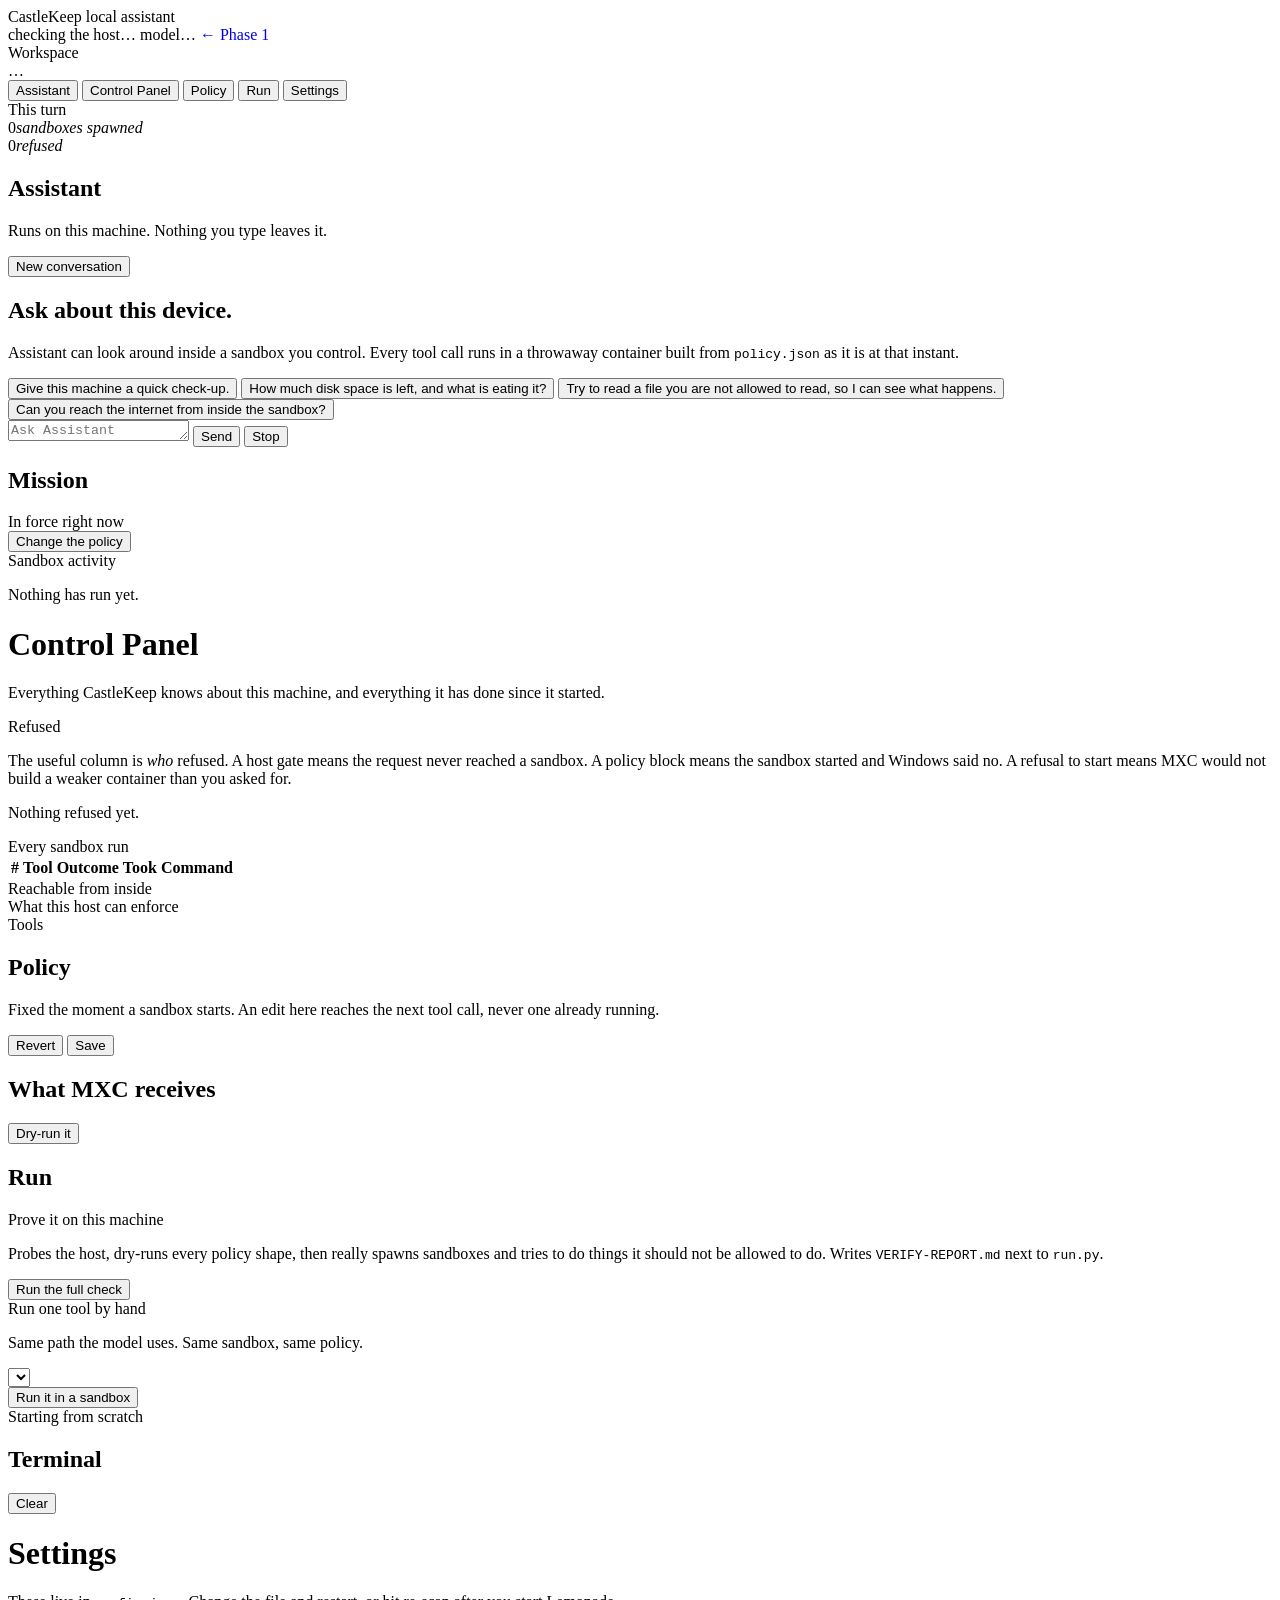
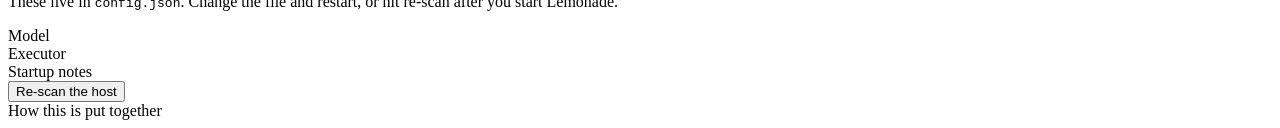
==== ui/index.html @ 560b504a "Initial commit: CastleKeep workshop" ====
<!DOCTYPE html>
<html lang="en">
<head>
<meta charset="utf-8">
<meta name="viewport" content="width=device-width, initial-scale=1">
<title>CastleKeep</title>
<link rel="stylesheet" href="/style.css">
<link rel="icon" href="data:image/svg+xml,<svg xmlns='http://www.w3.org/2000/svg' viewBox='0 0 22 22'><rect width='22' height='22' rx='5' fill='%23F5CE3E'/><rect x='6' y='7' width='3' height='9' fill='%235C4B00'/><rect x='13' y='7' width='3' height='9' fill='%235C4B00'/><rect x='6' y='5' width='10' height='3' fill='%235C4B00'/></svg>">
</head>
<body>

<header class="titlebar">
  <a class="brand" href="/" title="Back to the launch screen"
     style="text-decoration:none; color:inherit">
    <span class="avatar" id="brandDragon"></span>
    <span class="brand-name">CastleKeep</span>
    <span class="brand-sub">local assistant</span>
  </a>
  <div class="titlebar-right">
    <span class="chip" id="tierChip" title="Reported by wxc-exec --probe on this machine">checking the host&hellip;</span>
    <span class="chip" id="modelChip">model&hellip;</span>
    <a class="chip plain" href="/phase1" title="The terminal walkthrough: drive the sandbox by hand"
       style="text-decoration:none">&larr; Phase 1</a>
  </div>
</header>

<div class="shell">

  <nav class="rail">
    <div class="rail-label">Workspace</div>
    <div class="rail-chip" id="hostChip">&hellip;</div>
    <button class="nav" data-tab="assistant"><i data-ic="chat"></i>Assistant</button>
    <button class="nav" data-tab="control"><i data-ic="panel"></i>Control Panel</button>
    <button class="nav" data-tab="policy"><i data-ic="shield"></i>Policy</button>
    <button class="nav" data-tab="run"><i data-ic="terminal"></i>Run</button>
    <button class="nav" data-tab="settings"><i data-ic="gear"></i>Settings</button>
    <div class="rail-foot">
      <div class="rail-label">This turn</div>
      <div class="rail-stat"><span id="statCalls">0</span><em>sandboxes spawned</em></div>
      <div class="rail-stat"><span id="statRefused" class="deny">0</span><em>refused</em></div>
    </div>
  </nav>

  <!-- ============================ ASSISTANT ============================ -->
  <main class="tab" id="tab-assistant">
    <div class="split">
      <section class="pane chat-pane">
        <div class="pane-head">
          <span class="avatar sm" id="chatDragon"></span>
          <div>
            <h1>Assistant</h1>
            <p class="sub">Runs on this machine. Nothing you type leaves it.</p>
          </div>
          <button class="btn ghost right" id="clearChat">New conversation</button>
        </div>
        <div class="transcript" id="transcript">
          <div class="empty">
            <span class="avatar lg" id="emptyDragon"></span>
            <h2>Ask about this device.</h2>
            <p>Assistant can look around inside a sandbox you control. Every tool call
               runs in a throwaway container built from <code>policy.json</code>
               as it is at that instant.</p>
            <div class="starters">
              <button class="starter">Give this machine a quick check-up.</button>
              <button class="starter">How much disk space is left, and what is eating it?</button>
              <button class="starter">Try to read a file you are not allowed to read, so I can see what happens.</button>
              <button class="starter">Can you reach the internet from inside the sandbox?</button>
            </div>
          </div>
        </div>
        <form class="composer" id="composer">
          <textarea id="input" rows="1" placeholder="Ask Assistant something about this device&hellip;"></textarea>
          <button class="btn primary" id="send" type="submit">Send</button>
          <button class="btn danger hidden" id="stop" type="button">Stop</button>
        </form>
      </section>

      <aside class="pane side">
        <div class="pane-head"><h1>Mission</h1></div>
        <div class="scroll" id="missionScroll">
          <div class="card">
            <div class="card-title">In force right now</div>
            <div id="missionPolicy" class="mini"></div>
            <button class="btn ghost full" data-goto="policy">Change the policy</button>
          </div>
          <div class="card">
            <div class="card-title">Sandbox activity</div>
            <div id="missionRuns" class="runlist"><p class="muted">Nothing has run yet.</p></div>
          </div>
        </div>
      </aside>
    </div>
  </main>

  <!-- ========================== CONTROL PANEL ========================== -->
  <main class="tab" id="tab-control">
    <div class="scroll pad">
      <h1 class="page">Control Panel</h1>
      <p class="page-sub">Everything CastleKeep knows about this machine, and
         everything it has done since it started.</p>

      <div class="tiles" id="tiles"></div>

      <div class="card">
        <div class="card-title">Refused</div>
        <p class="card-sub">The useful column is <em>who</em> refused. A host
           gate means the request never reached a sandbox. A policy block means
           the sandbox started and Windows said no. A refusal to start means MXC
           would not build a weaker container than you asked for.</p>
        <div id="refusedFeed" class="feed"><p class="muted">Nothing refused yet.</p></div>
      </div>

      <div class="card">
        <div class="card-title">Every sandbox run</div>
        <table class="runs" id="runsTable">
          <thead><tr><th>#</th><th>Tool</th><th>Outcome</th><th>Took</th><th>Command</th></tr></thead>
          <tbody></tbody>
        </table>
      </div>

      <div class="two">
        <div class="card">
          <div class="card-title">Reachable from inside</div>
          <div id="pathsCard" class="mini"></div>
        </div>
        <div class="card">
          <div class="card-title">What this host can enforce</div>
          <div id="capsCard" class="mini"></div>
        </div>
      </div>

      <div class="card">
        <div class="card-title">Tools</div>
        <div id="toolsCard" class="toolgrid"></div>
      </div>
    </div>
  </main>

  <!-- ============================= POLICY ============================== -->
  <main class="tab" id="tab-policy">
    <div class="split">
      <section class="pane">
        <div class="pane-head">
          <div>
            <h1>Policy</h1>
            <p class="sub">Fixed the moment a sandbox starts. An edit here
               reaches the next tool call, never one already running.</p>
          </div>
          <div class="right">
            <button class="btn ghost" id="revertPolicy">Revert</button>
            <button class="btn primary" id="savePolicy">Save</button>
          </div>
        </div>
        <div class="scroll pad" id="policyForm"></div>
      </section>
      <aside class="pane side">
        <div class="pane-head">
          <h1>What MXC receives</h1>
          <button class="btn ghost right" id="dryRun">Dry-run it</button>
        </div>
        <div class="scroll">
          <div id="lintBox"></div>
          <pre class="json" id="policyJson"></pre>
        </div>
      </aside>
    </div>
  </main>

  <!-- =============================== RUN =============================== -->
  <main class="tab" id="tab-run">
    <div class="split">
      <section class="pane">
        <div class="pane-head"><h1>Run</h1></div>
        <div class="scroll pad">
          <div class="card">
            <div class="card-title">Prove it on this machine</div>
            <p class="card-sub">Probes the host, dry-runs every policy shape,
               then really spawns sandboxes and tries to do things it should not
               be allowed to do. Writes <code>VERIFY-REPORT.md</code> next to
               <code>run.py</code>.</p>
            <button class="btn primary" id="runVerify">Run the full check</button>
            <div id="verifySteps" class="steps"></div>
          </div>

          <div class="card">
            <div class="card-title">Run one tool by hand</div>
            <p class="card-sub">Same path the model uses. Same sandbox, same policy.</p>
            <div class="toolrunner">
              <select id="toolPick"></select>
              <div id="toolArgs" class="toolargs"></div>
              <button class="btn coral" id="toolGo">Run it in a sandbox</button>
            </div>
          </div>

          <div class="card">
            <div class="card-title">Starting from scratch</div>
            <ol class="steps-num" id="setupSteps"></ol>
          </div>
        </div>
      </section>
      <aside class="pane side term-pane">
        <div class="pane-head">
          <h1>Terminal</h1>
          <button class="btn ghost right" id="clearTerm">Clear</button>
        </div>
        <pre class="term" id="term"></pre>
      </aside>
    </div>
  </main>

  <!-- ============================ SETTINGS ============================= -->
  <main class="tab" id="tab-settings">
    <div class="scroll pad">
      <h1 class="page">Settings</h1>
      <p class="page-sub">These live in <code>config.json</code>. Change the file
         and restart, or hit re-scan after you start Lemonade.</p>
      <div class="two">
        <div class="card">
          <div class="card-title">Model</div>
          <div id="modelCard" class="mini"></div>
        </div>
        <div class="card">
          <div class="card-title">Executor</div>
          <div id="exeCard" class="mini"></div>
        </div>
      </div>
      <div class="card">
        <div class="card-title">Startup notes</div>
        <div id="notesCard" class="feed"></div>
        <button class="btn primary" id="rescan">Re-scan the host</button>
      </div>
      <div class="card">
        <div class="card-title">How this is put together</div>
        <div class="prose" id="aboutCard"></div>
      </div>
    </div>
  </main>

</div>

<div class="toast" id="toast"></div>
<script type="module" src="/app.js"></script>
</body>
</html>
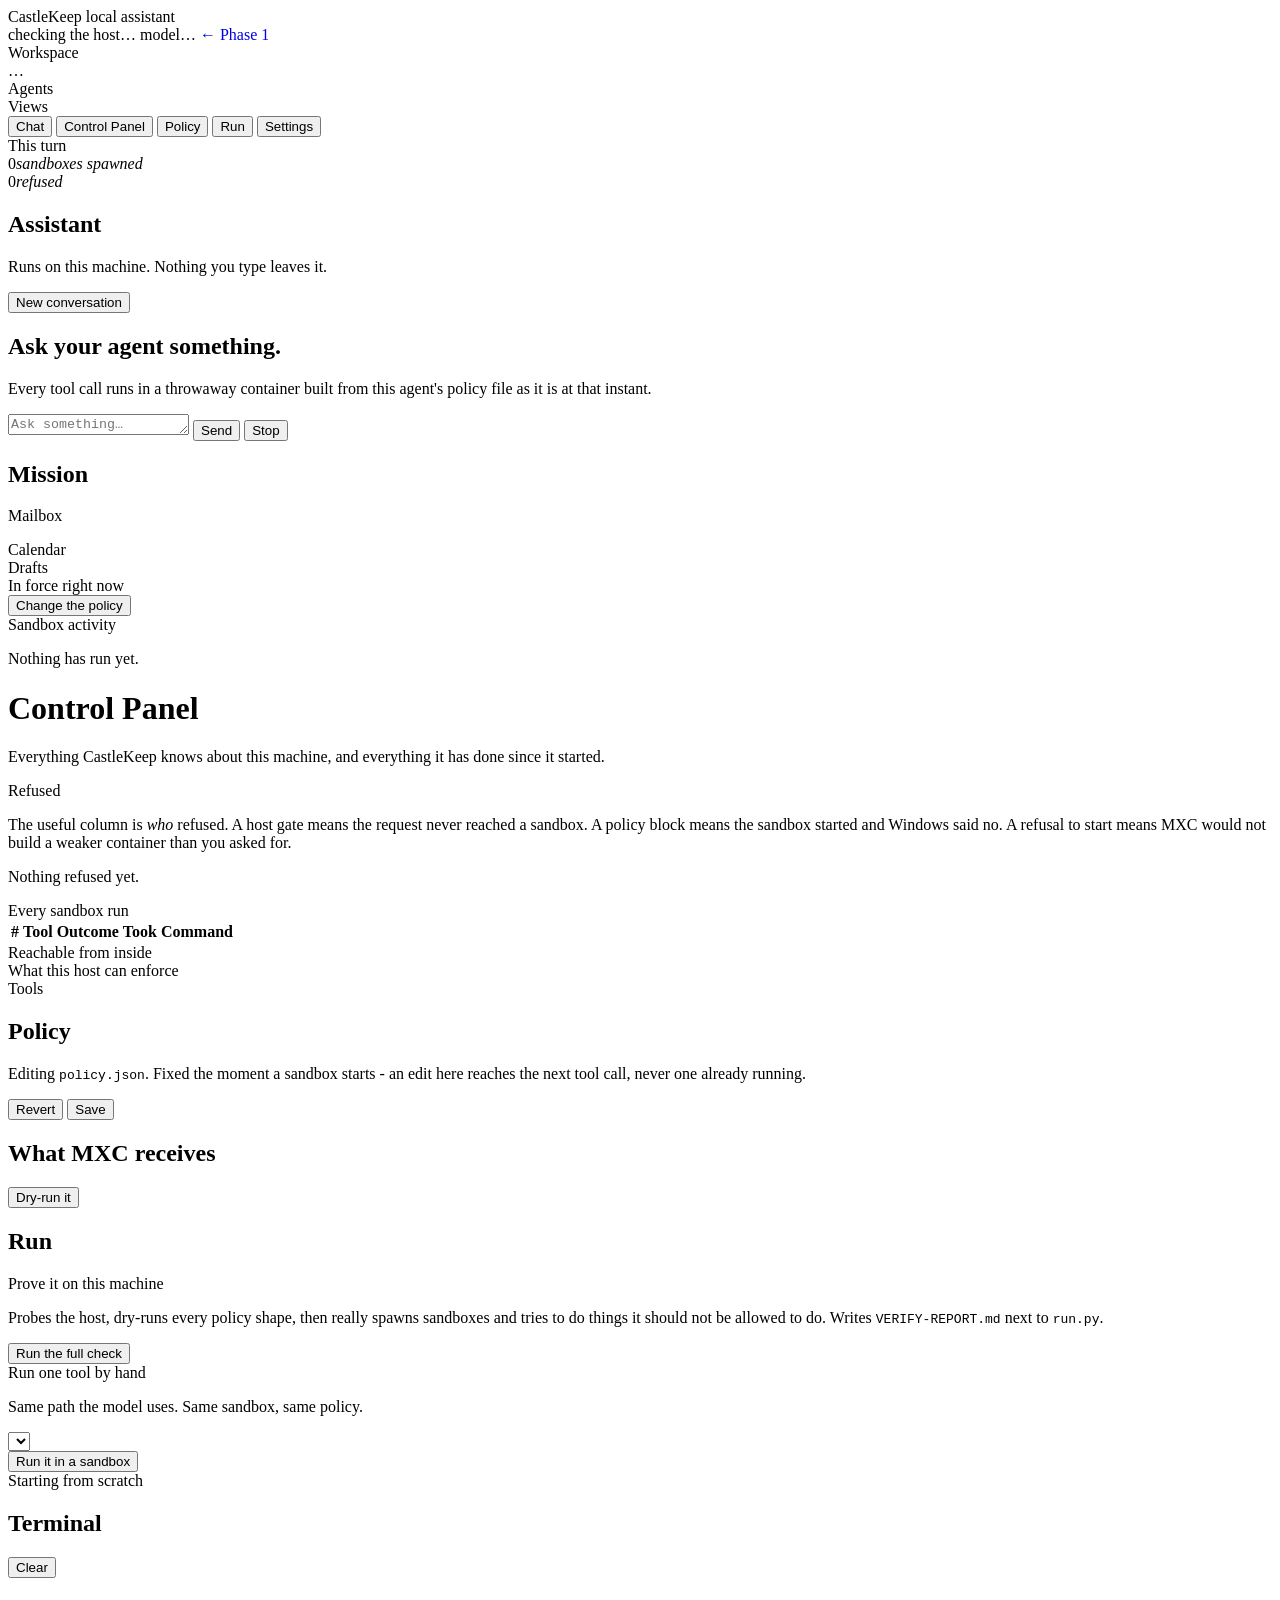
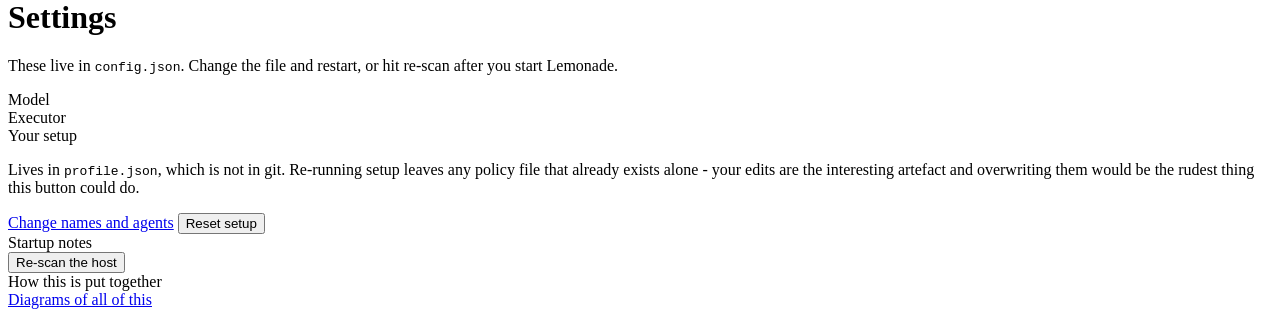
==== commit e1aa0c16: "Added an onboard flow along with the snapshotted gmail triage" ====
--- a/ui/index.html
+++ b/ui/index.html
@@ -29,7 +29,12 @@
   <nav class="rail">
     <div class="rail-label">Workspace</div>
     <div class="rail-chip" id="hostChip">&hellip;</div>
-    <button class="nav" data-tab="assistant"><i data-ic="chat"></i>Assistant</button>
+
+    <div class="rail-label">Agents</div>
+    <div id="agentNav"></div>
+
+    <div class="rail-label">Views</div>
+    <button class="nav" data-tab="assistant"><i data-ic="chat"></i>Chat</button>
     <button class="nav" data-tab="control"><i data-ic="panel"></i>Control Panel</button>
     <button class="nav" data-tab="policy"><i data-ic="shield"></i>Policy</button>
     <button class="nav" data-tab="run"><i data-ic="terminal"></i>Run</button>
@@ -48,44 +53,63 @@
         <div class="pane-head">
           <span class="avatar sm" id="chatDragon"></span>
           <div>
-            <h1>Assistant</h1>
-            <p class="sub">Runs on this machine. Nothing you type leaves it.</p>
+            <h1 id="chatTitle">Assistant</h1>
+            <p class="sub" id="chatSub">Runs on this machine. Nothing you type leaves it.</p>
           </div>
           <button class="btn ghost right" id="clearChat">New conversation</button>
         </div>
+        <!-- The empty state below is a placeholder for the moment before the
+             first hydrate. renderEmptyState() in app.js replaces it wholesale
+             with one built for the selected subagent. -->
         <div class="transcript" id="transcript">
           <div class="empty">
             <span class="avatar lg" id="emptyDragon"></span>
-            <h2>Ask about this device.</h2>
-            <p>Assistant can look around inside a sandbox you control. Every tool call
-               runs in a throwaway container built from <code>policy.json</code>
-               as it is at that instant.</p>
-            <div class="starters">
-              <button class="starter">Give this machine a quick check-up.</button>
-              <button class="starter">How much disk space is left, and what is eating it?</button>
-              <button class="starter">Try to read a file you are not allowed to read, so I can see what happens.</button>
-              <button class="starter">Can you reach the internet from inside the sandbox?</button>
-            </div>
+            <h2>Ask your agent something.</h2>
+            <p>Every tool call runs in a throwaway container built from this
+               agent's policy file as it is at that instant.</p>
           </div>
         </div>
         <form class="composer" id="composer">
-          <textarea id="input" rows="1" placeholder="Ask Assistant something about this device&hellip;"></textarea>
+          <textarea id="input" rows="1" placeholder="Ask something&hellip;"></textarea>
           <button class="btn primary" id="send" type="submit">Send</button>
           <button class="btn danger hidden" id="stop" type="button">Stop</button>
         </form>
       </section>
 
       <aside class="pane side">
-        <div class="pane-head"><h1>Mission</h1></div>
+        <div class="pane-head">
+          <h1 id="sideTitle">Mission</h1>
+        </div>
         <div class="scroll" id="missionScroll">
-          <div class="card">
-            <div class="card-title">In force right now</div>
-            <div id="missionPolicy" class="mini"></div>
-            <button class="btn ghost full" data-goto="policy">Change the policy</button>
-          </div>
-          <div class="card">
-            <div class="card-title">Sandbox activity</div>
-            <div id="missionRuns" class="runlist"><p class="muted">Nothing has run yet.</p></div>
+          <!-- The mailbox, shown only for agents whose side pane is the
+               mailbox. Read on the HOST, not through the sandbox - so if this
+               shows a message the agent was refused, that gap is the policy
+               doing its job, not a bug. -->
+          <div id="mailboxView" class="hidden">
+            <div class="card">
+              <div class="card-title">Mailbox</div>
+              <p class="card-sub" id="mailboxNote"></p>
+              <div class="maillist" id="mailList"></div>
+            </div>
+            <div class="card">
+              <div class="card-title">Calendar</div>
+              <div class="maillist" id="calList"></div>
+            </div>
+            <div class="card">
+              <div class="card-title">Drafts</div>
+              <div class="maillist" id="draftList"></div>
+            </div>
+          </div>
+          <div id="missionView">
+            <div class="card">
+              <div class="card-title">In force right now</div>
+              <div id="missionPolicy" class="mini"></div>
+              <button class="btn ghost full" data-goto="policy">Change the policy</button>
+            </div>
+            <div class="card">
+              <div class="card-title">Sandbox activity</div>
+              <div id="missionRuns" class="runlist"><p class="muted">Nothing has run yet.</p></div>
+            </div>
           </div>
         </div>
       </aside>
@@ -142,9 +166,10 @@
       <section class="pane">
         <div class="pane-head">
           <div>
-            <h1>Policy</h1>
-            <p class="sub">Fixed the moment a sandbox starts. An edit here
-               reaches the next tool call, never one already running.</p>
+            <h1>Policy <span class="chip plain" id="policyAgent"></span></h1>
+            <p class="sub">Editing <code id="policyFile">policy.json</code>.
+               Fixed the moment a sandbox starts - an edit here reaches the next
+               tool call, never one already running.</p>
           </div>
           <div class="right">
             <button class="btn ghost" id="revertPolicy">Revert</button>
@@ -224,6 +249,19 @@
           <div id="exeCard" class="mini"></div>
         </div>
       </div>
+
+      <div class="card">
+        <div class="card-title">Your setup</div>
+        <p class="card-sub">Lives in <code>profile.json</code>, which is not in
+           git. Re-running setup leaves any policy file that already exists
+           alone - your edits are the interesting artefact and overwriting them
+           would be the rudest thing this button could do.</p>
+        <div id="profileCard" class="mini"></div>
+        <div class="row-btns">
+          <a class="btn ghost" href="/onboard">Change names and agents</a>
+          <button class="btn ghost" id="resetProfile">Reset setup</button>
+        </div>
+      </div>
       <div class="card">
         <div class="card-title">Startup notes</div>
         <div id="notesCard" class="feed"></div>
@@ -232,6 +270,10 @@
       <div class="card">
         <div class="card-title">How this is put together</div>
         <div class="prose" id="aboutCard"></div>
+        <div class="row-btns">
+          <a class="btn ghost" href="/architecture" target="_blank"
+             rel="noopener">Diagrams of all of this</a>
+        </div>
       </div>
     </div>
   </main>
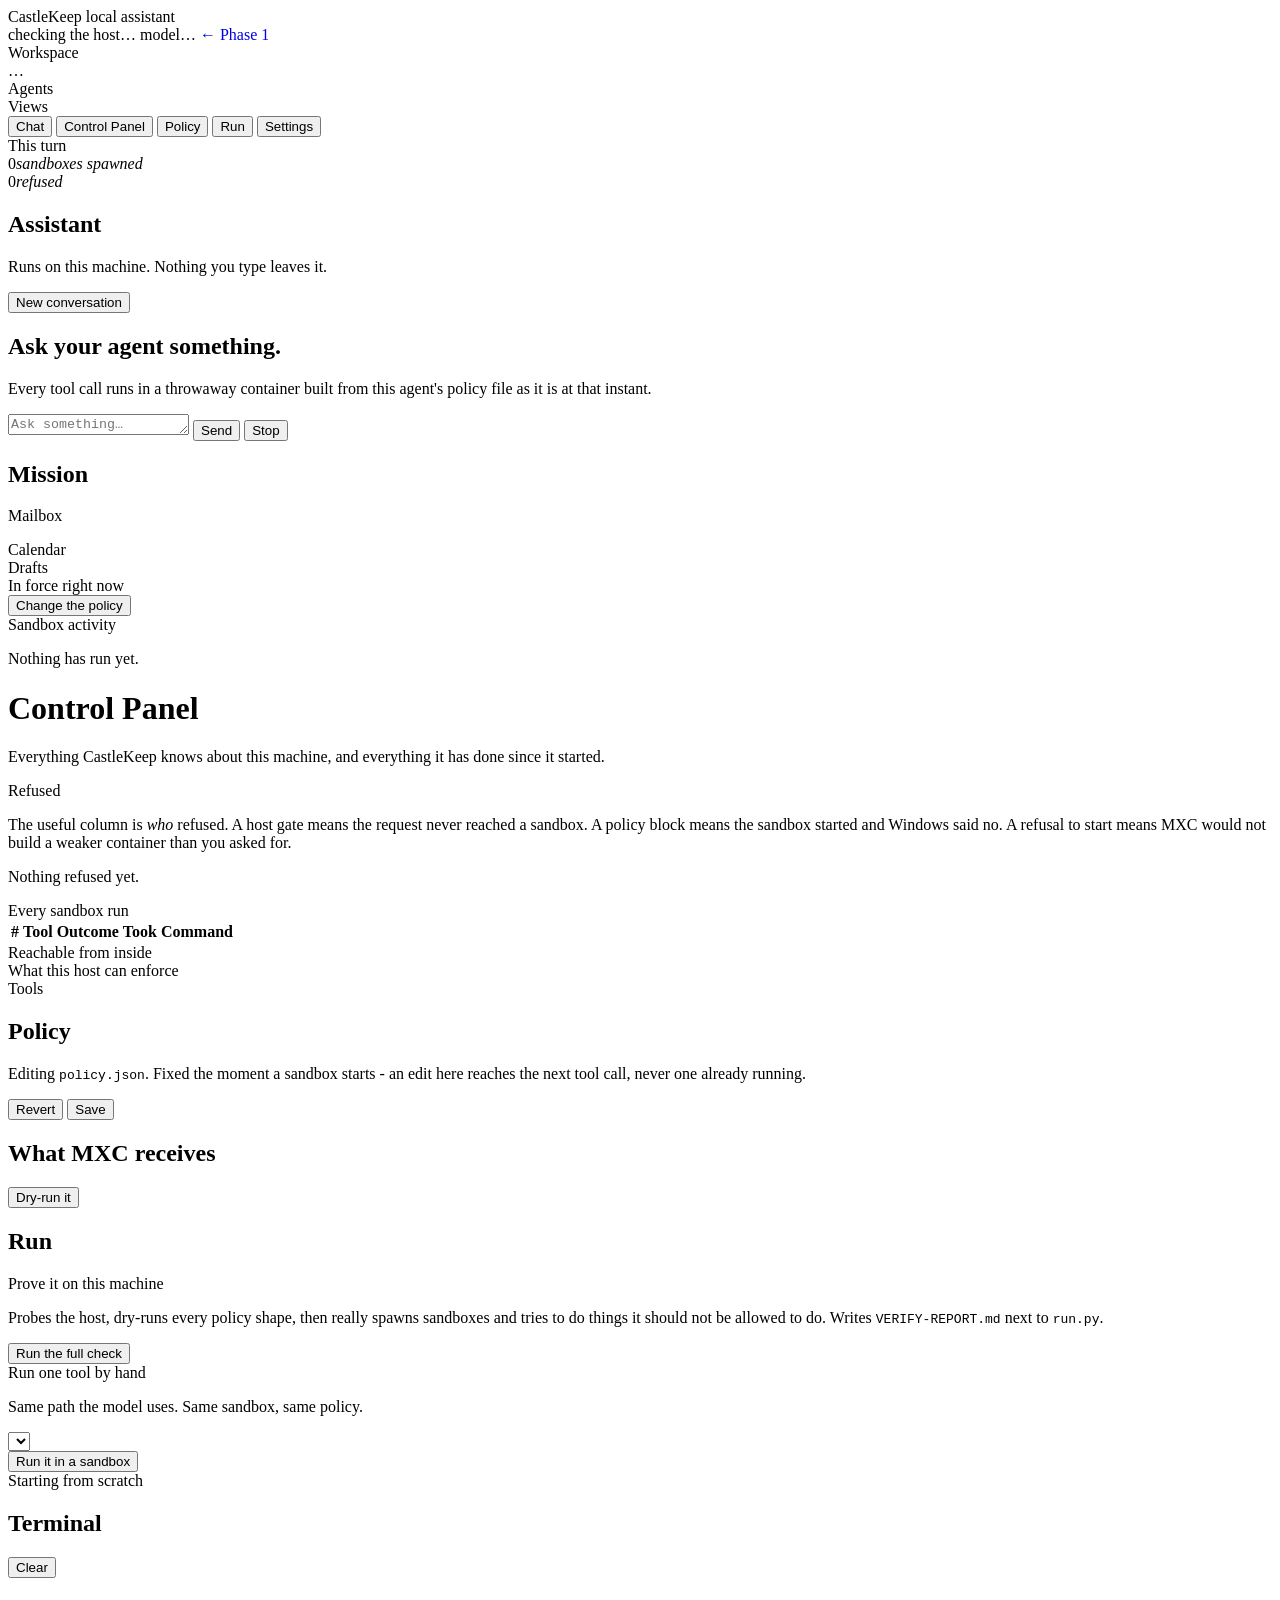
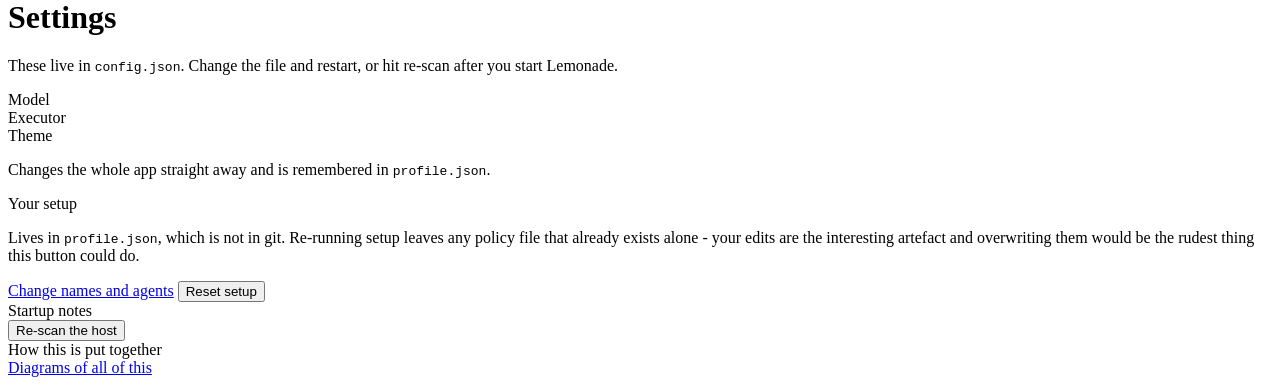
==== commit b6387988: "design revamp with sub agents" ====
--- a/ui/index.html
+++ b/ui/index.html
@@ -4,6 +4,14 @@
 <meta charset="utf-8">
 <meta name="viewport" content="width=device-width, initial-scale=1">
 <title>CastleKeep</title>
+<!-- Before the stylesheet, deliberately. See the note in onboard.html. -->
+<script>
+  try {
+    var t = localStorage.getItem("castlekeep-theme");
+    if (["parchment", "moonlit", "sakura"].indexOf(t) >= 0)
+      document.documentElement.dataset.theme = t;
+  } catch (e) {}
+</script>
 <link rel="stylesheet" href="/style.css">
 <link rel="icon" href="data:image/svg+xml,<svg xmlns='http://www.w3.org/2000/svg' viewBox='0 0 22 22'><rect width='22' height='22' rx='5' fill='%23F5CE3E'/><rect x='6' y='7' width='3' height='9' fill='%235C4B00'/><rect x='13' y='7' width='3' height='9' fill='%235C4B00'/><rect x='6' y='5' width='10' height='3' fill='%235C4B00'/></svg>">
 </head>
@@ -58,6 +66,11 @@
           </div>
           <button class="btn ghost right" id="clearChat">New conversation</button>
         </div>
+        <!-- Switching agent here is not a view change: it swaps the system
+             prompt, the tool set and the policy file all at once. The faces
+             are the ones chosen during setup, so the strip and the rail are
+             recognisably the same agents. -->
+        <div class="personas" id="personaStrip"></div>
         <!-- The empty state below is a placeholder for the moment before the
              first hydrate. renderEmptyState() in app.js replaces it wholesale
              with one built for the selected subagent. -->
@@ -251,6 +264,13 @@
       </div>
 
       <div class="card">
+        <div class="card-title">Theme</div>
+        <p class="card-sub">Changes the whole app straight away and is
+           remembered in <code>profile.json</code>.</p>
+        <div class="themerow" id="themeRow"></div>
+      </div>
+
+      <div class="card">
         <div class="card-title">Your setup</div>
         <p class="card-sub">Lives in <code>profile.json</code>, which is not in
            git. Re-running setup leaves any policy file that already exists
@@ -280,6 +300,38 @@
 
 </div>
 
+<!-- The always-on base agent. It is not in the tab strip because it is not a
+     view: it is running in the background whether or not this panel is open,
+     merging what the four personas produce. The counter only moves when a
+     real sandboxed sync under policies\base.json was allowed to move it. -->
+<div class="keeper" id="keeper" hidden>
+  <div class="keeper-panel" id="keeperPanel" hidden>
+    <div class="keeper-head">
+      <span class="face" id="keeperFace"></span>
+      <div>
+        <h3 id="keeperName">Base agent</h3>
+        <p id="keeperSub">always on</p>
+      </div>
+      <button class="x" id="keeperClose" title="Close">&times;</button>
+    </div>
+    <div class="keeper-note" id="keeperNote"></div>
+    <div class="keeper-tabs">
+      <button data-ktab="calendar" class="on">Calendar</button>
+      <button data-ktab="drafts">Drafts</button>
+      <button data-ktab="inbox">Mail</button>
+    </div>
+    <div class="keeper-body" id="keeperBody"></div>
+    <div class="keeper-foot">
+      <button class="btn ghost" id="keeperSync">Check now</button>
+      <button class="btn ghost" id="keeperPolicy">Its policy</button>
+      <span class="when" id="keeperWhen"></span>
+    </div>
+  </div>
+  <button class="keeper-btn" id="keeperBtn" title="Your always-on agent">
+    <span class="keeper-badge" id="keeperBadge" hidden>0</span>
+  </button>
+</div>
+
 <div class="toast" id="toast"></div>
 <script type="module" src="/app.js"></script>
 </body>
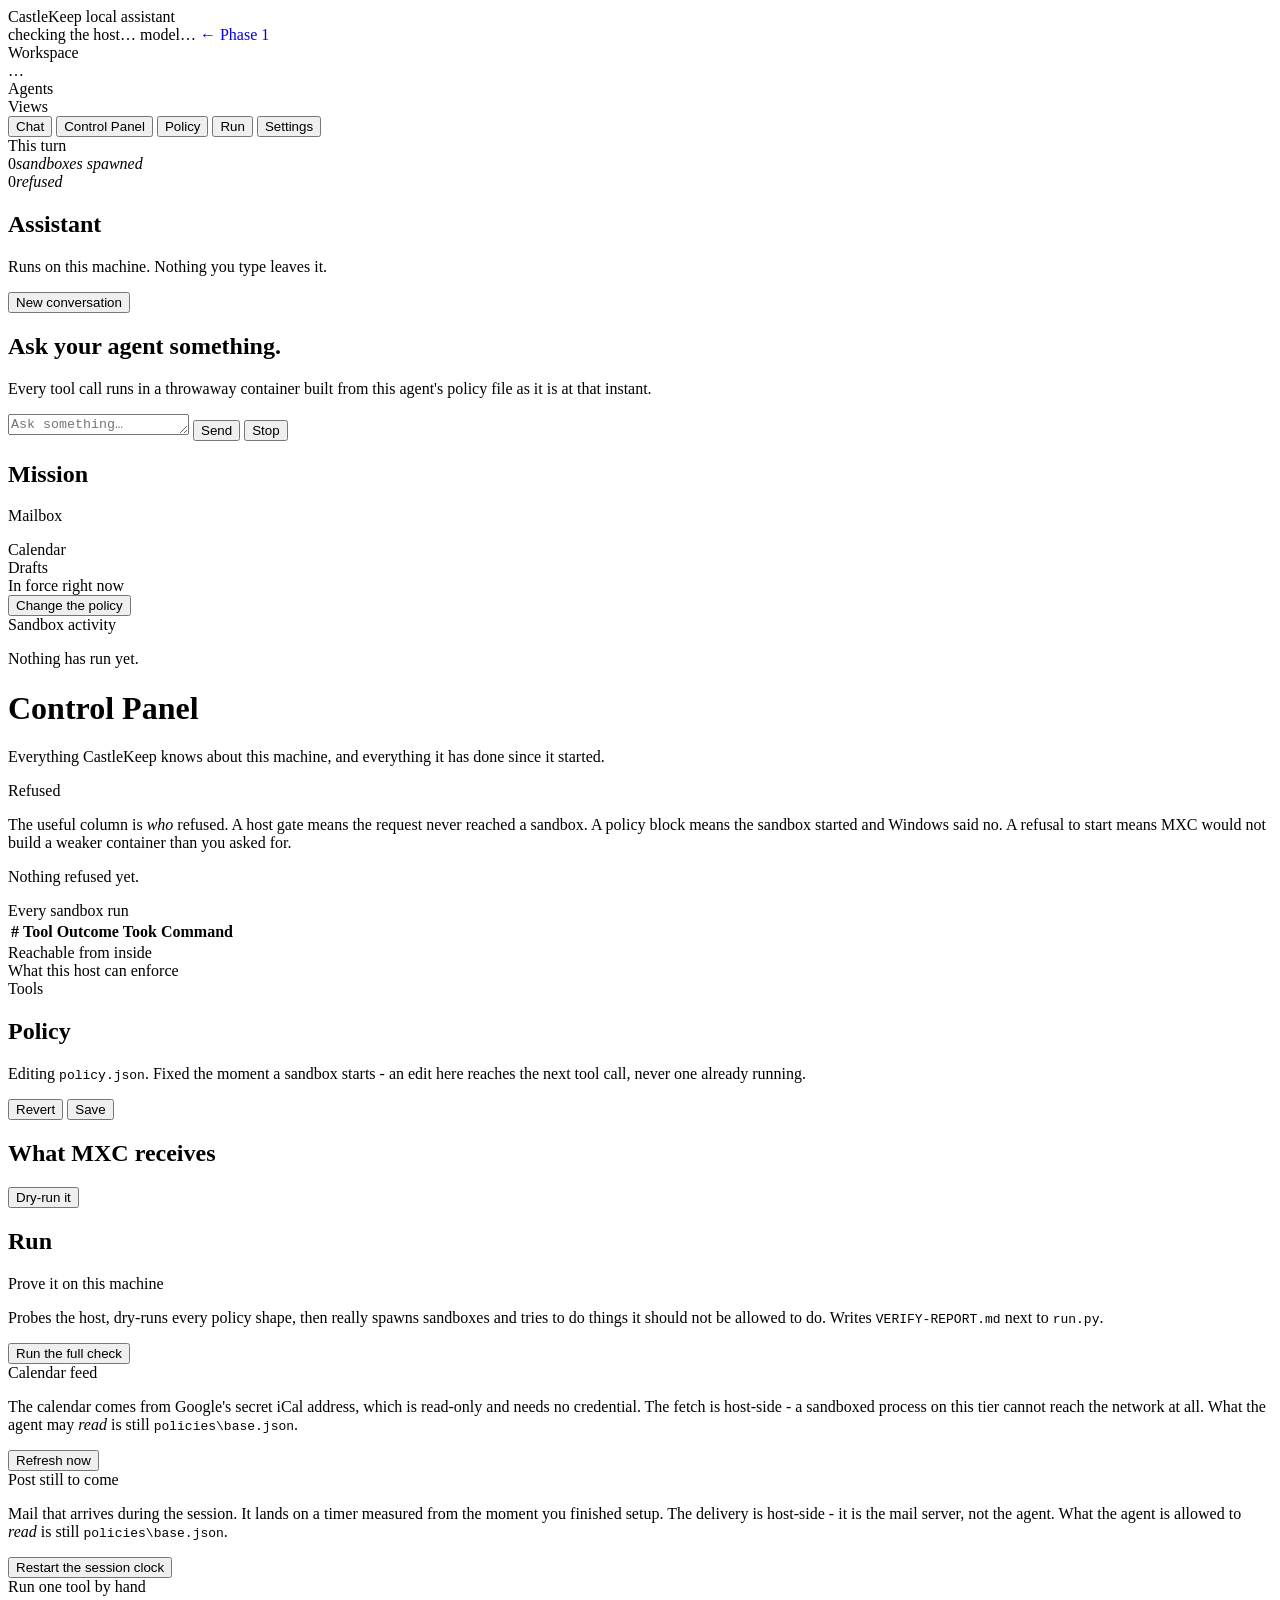
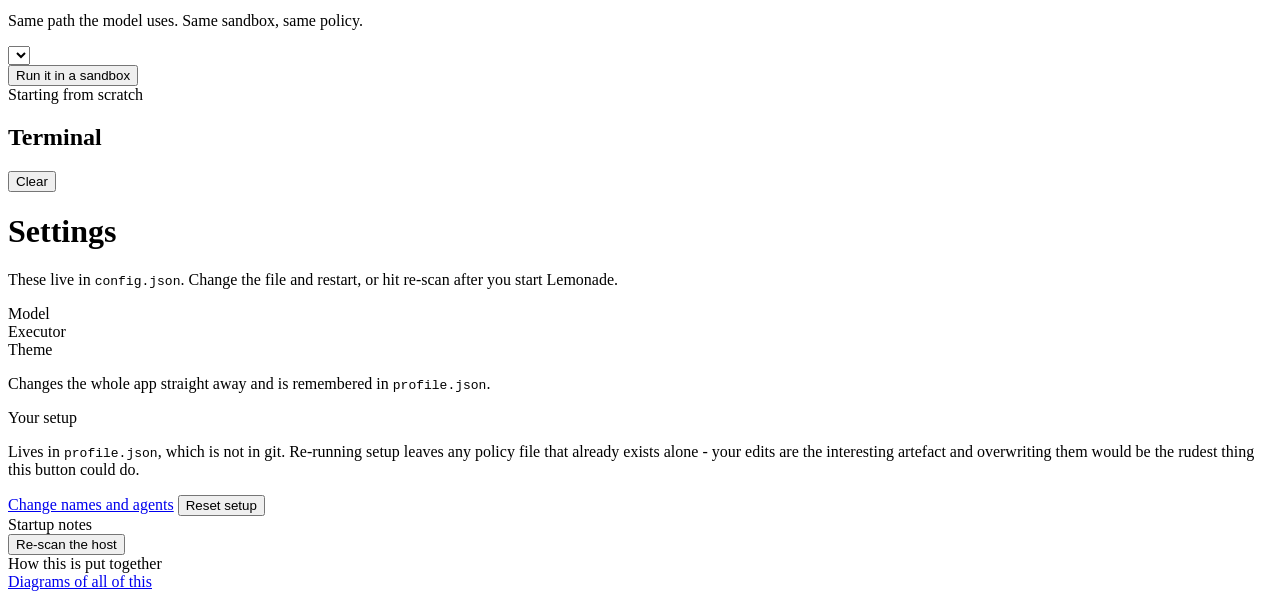
==== commit 2ac3c6d7: "fully functional calendar and email triage with Github" ====
--- a/ui/index.html
+++ b/ui/index.html
@@ -220,6 +220,37 @@
             <div id="verifySteps" class="steps"></div>
           </div>
 
+          <!-- Presenter material. Mail scheduled to arrive during the
+               session, with what is next and a way to fire it on a cue
+               instead of on a clock. Deliberately NOT in the bubble: a
+               participant who reads tomorrow's subject lines off their own
+               screen has had the surprise spent on them early. -->
+          <div class="card">
+            <div class="card-title">Calendar feed</div>
+            <p class="card-sub">The calendar comes from Google's secret iCal
+               address, which is read-only and needs no credential. The fetch
+               is host-side - a sandboxed process on this tier cannot reach the
+               network at all. What the agent may <em>read</em> is still
+               <code>policies\base.json</code>.</p>
+            <div id="calFeed" class="mini"></div>
+            <div class="row-btns">
+              <button class="btn ghost" id="calRefresh">Refresh now</button>
+            </div>
+          </div>
+
+          <div class="card">
+            <div class="card-title">Post still to come</div>
+            <p class="card-sub">Mail that arrives during the session. It lands
+               on a timer measured from the moment you finished setup. The
+               delivery is host-side - it is the mail server, not the agent.
+               What the agent is allowed to <em>read</em> is still
+               <code>policies\base.json</code>.</p>
+            <div id="postList" class="feed"></div>
+            <div class="row-btns">
+              <button class="btn ghost" id="postReset">Restart the session clock</button>
+            </div>
+          </div>
+
           <div class="card">
             <div class="card-title">Run one tool by hand</div>
             <p class="card-sub">Same path the model uses. Same sandbox, same policy.</p>
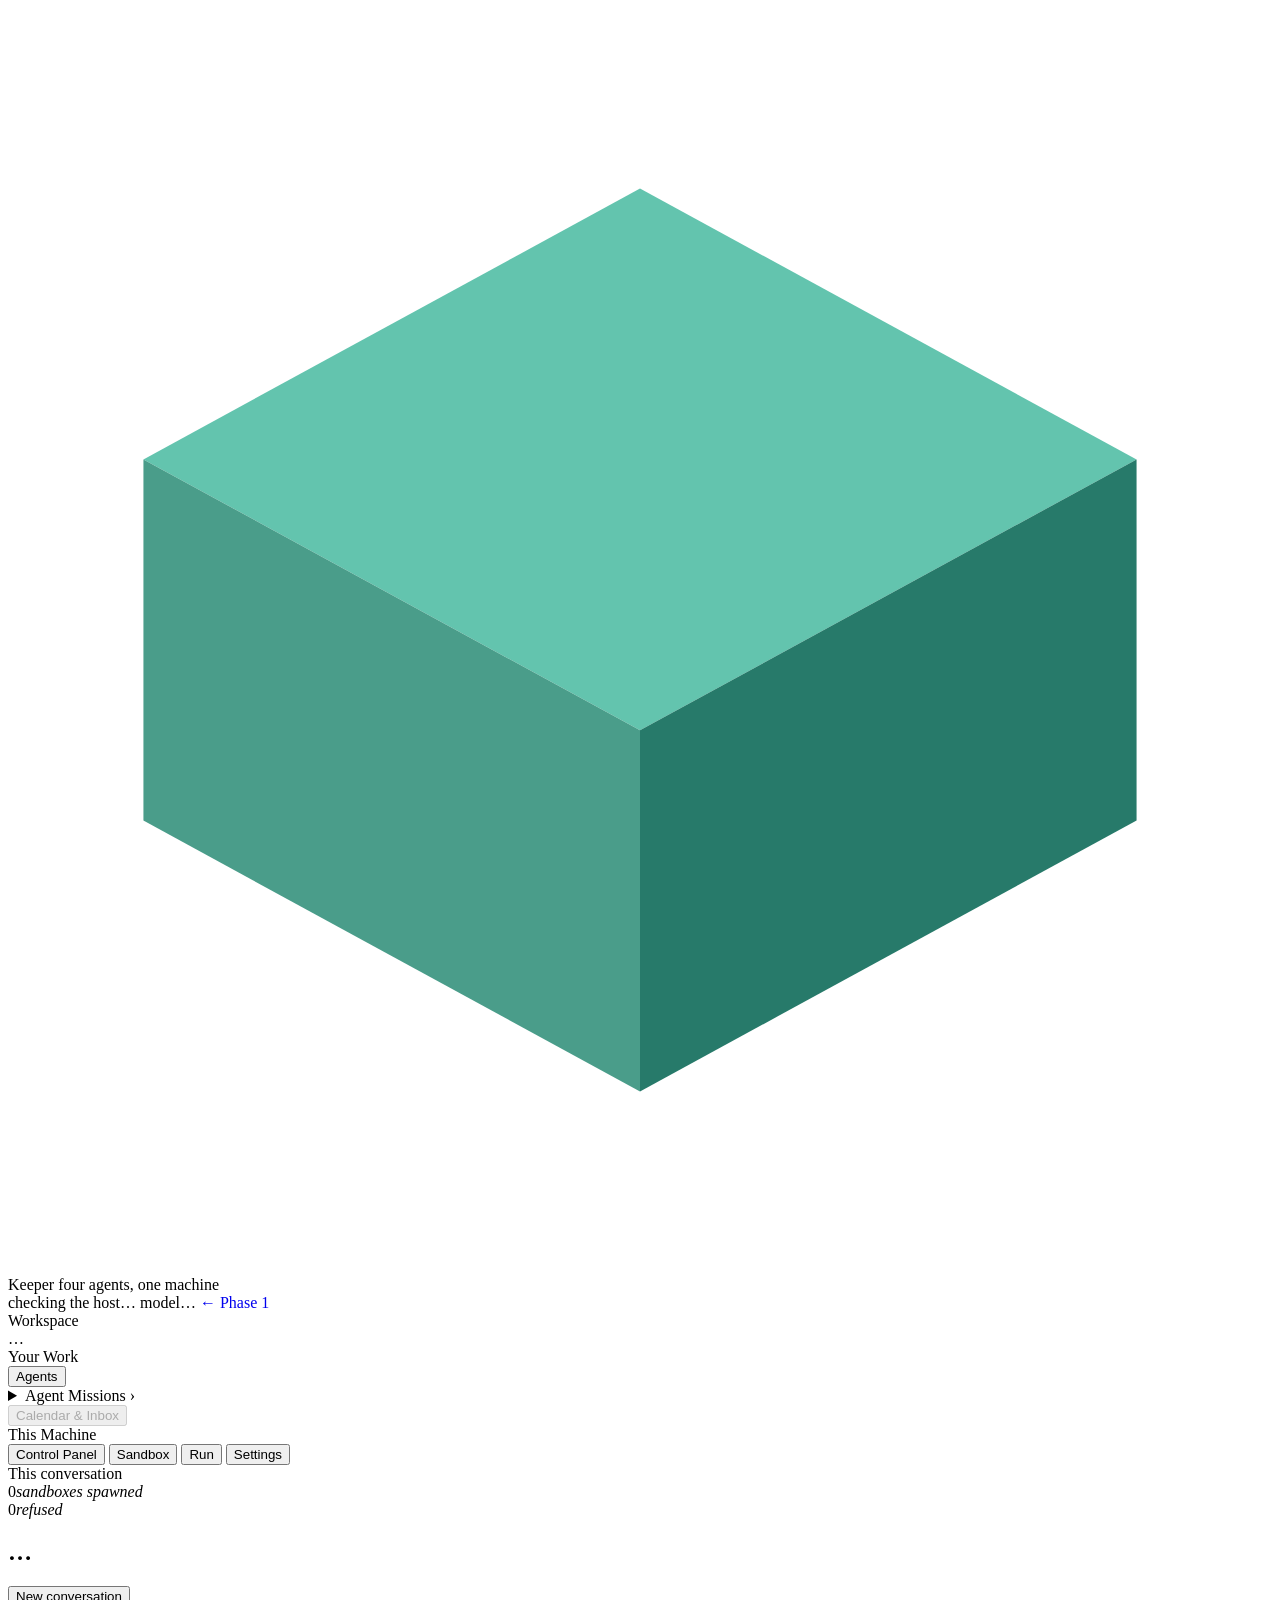
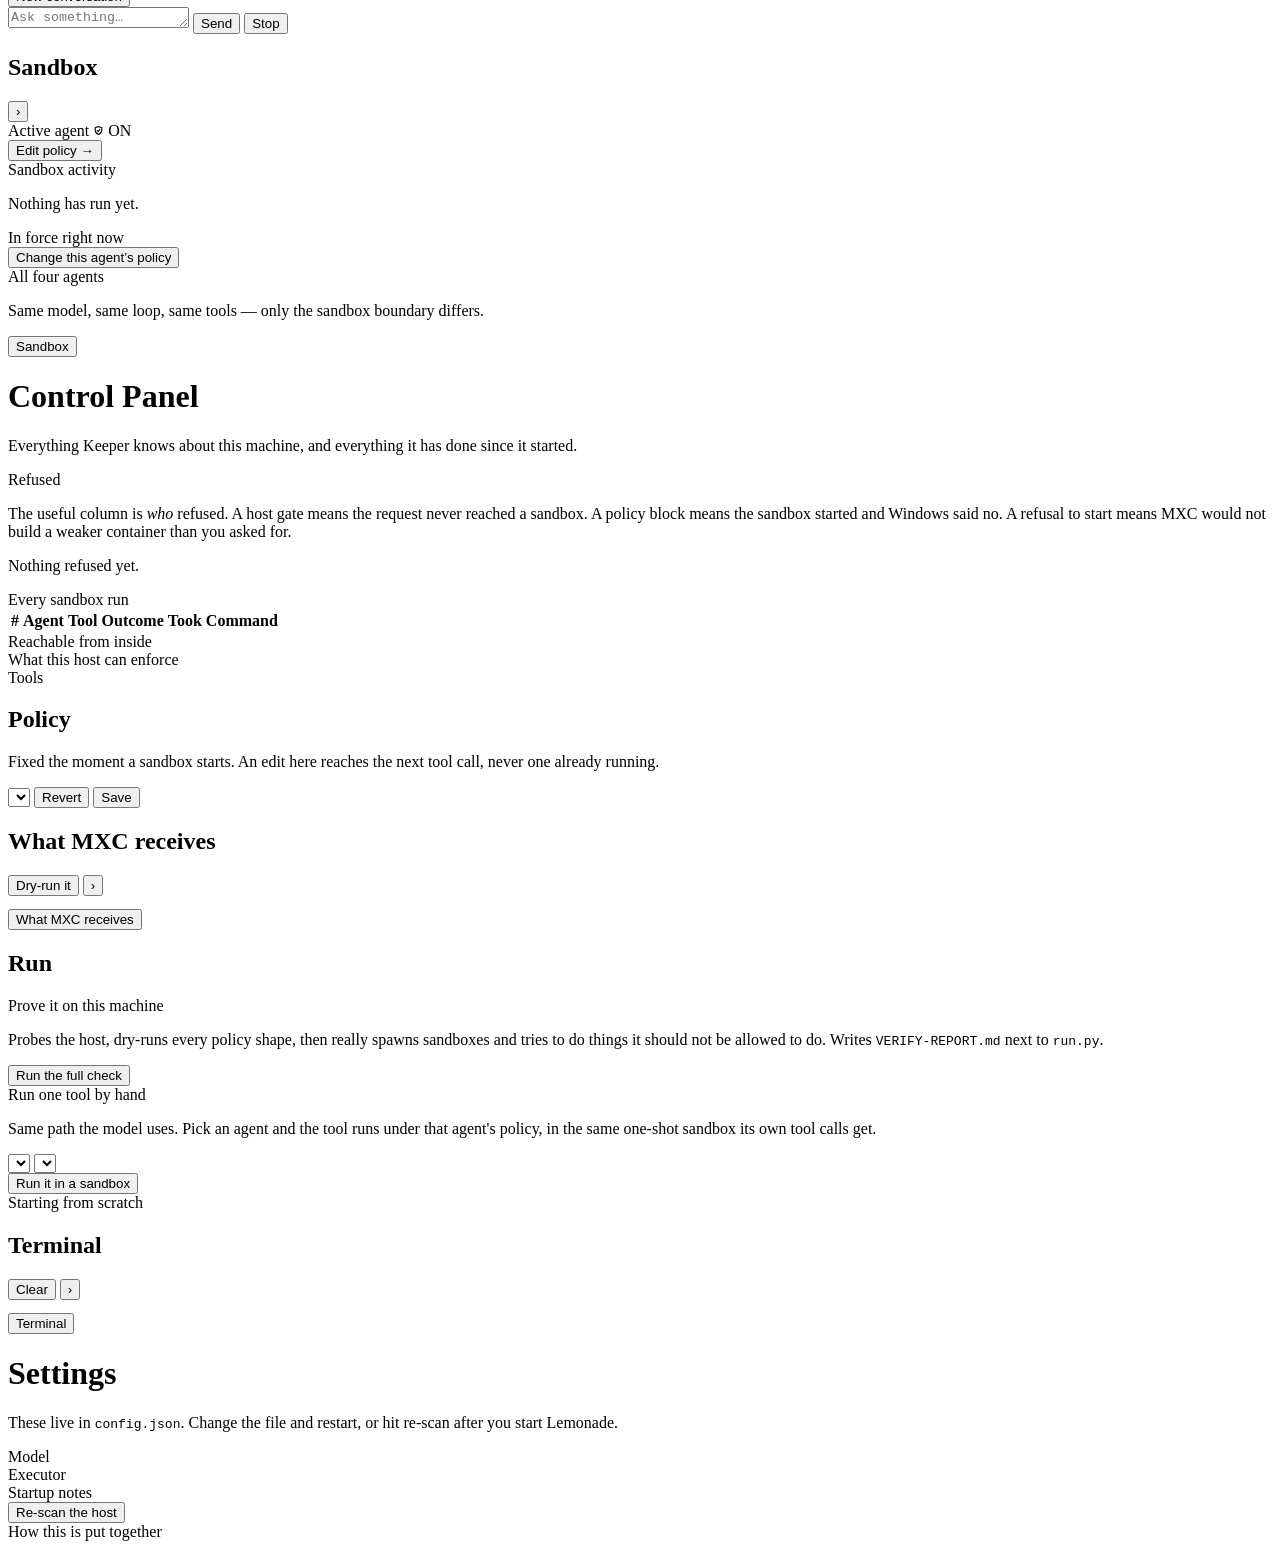
==== commit 778fc41d: "add latest" ====
--- a/ui/index.html
+++ b/ui/index.html
@@ -3,26 +3,31 @@
 <head>
 <meta charset="utf-8">
 <meta name="viewport" content="width=device-width, initial-scale=1">
-<title>CastleKeep</title>
-<!-- Before the stylesheet, deliberately. See the note in onboard.html. -->
-<script>
-  try {
-    var t = localStorage.getItem("castlekeep-theme");
-    if (["parchment", "moonlit", "sakura"].indexOf(t) >= 0)
-      document.documentElement.dataset.theme = t;
-  } catch (e) {}
-</script>
+<title>Keeper</title>
+<link rel="stylesheet" href="/tokens.css">
 <link rel="stylesheet" href="/style.css">
-<link rel="icon" href="data:image/svg+xml,<svg xmlns='http://www.w3.org/2000/svg' viewBox='0 0 22 22'><rect width='22' height='22' rx='5' fill='%23F5CE3E'/><rect x='6' y='7' width='3' height='9' fill='%235C4B00'/><rect x='13' y='7' width='3' height='9' fill='%235C4B00'/><rect x='6' y='5' width='10' height='3' fill='%235C4B00'/></svg>">
+<!-- Favicon: isometric cube mark in brand teal -->
+<link rel="icon" href="data:image/svg+xml,<svg xmlns='http://www.w3.org/2000/svg' viewBox='0 0 32 32'><rect width='32' height='32' rx='7' fill='%234A9D8A'/><polygon points='16,5 27,11 27,21 16,27 5,21 5,11' fill='%233A8070'/><polygon points='16,5 27,11 16,17 5,11' fill='%2363C4AE'/><polygon points='5,11 16,17 16,27 5,21' fill='%234A9D8A'/><polygon points='27,11 16,17 16,27 27,21' fill='%23277A6A'/></svg>">
 </head>
 <body>
 
 <header class="titlebar">
   <a class="brand" href="/" title="Back to the launch screen"
      style="text-decoration:none; color:inherit">
-    <span class="avatar" id="brandDragon"></span>
-    <span class="brand-name">CastleKeep</span>
-    <span class="brand-sub">local assistant</span>
+    <!-- Isometric cube mark -->
+    <svg class="brand-cube" viewBox="0 0 28 28" fill="none" xmlns="http://www.w3.org/2000/svg" aria-hidden="true">
+      <!-- top face -->
+      <polygon points="14,4 25,10 14,16 3,10" fill="#63C4AE"/>
+      <!-- left face -->
+      <polygon points="3,10 14,16 14,24 3,18" fill="#4A9D8A"/>
+      <!-- right face -->
+      <polygon points="25,10 14,16 14,24 25,18" fill="#277A6A"/>
+    </svg>
+    <div class="brand-text">
+      <span class="brand-name">Keeper</span>
+      <span class="brand-sub">four agents, one machine</span>
+    </div>
+    <span id="brandDragon" style="display:none"></span>
   </a>
   <div class="titlebar-right">
     <span class="chip" id="tierChip" title="Reported by wxc-exec --probe on this machine">checking the host&hellip;</span>
@@ -36,19 +41,32 @@
 
   <nav class="rail">
     <div class="rail-label">Workspace</div>
-    <div class="rail-chip" id="hostChip">&hellip;</div>
-
-    <div class="rail-label">Agents</div>
-    <div id="agentNav"></div>
-
-    <div class="rail-label">Views</div>
-    <button class="nav" data-tab="assistant"><i data-ic="chat"></i>Chat</button>
+    <div class="rail-chip" id="hostChip" title=""><span id="hostPath">&hellip;</span></div>
+
+    <div class="rail-label">Your Work</div>
+    <button class="nav" data-tab="assistant"><i data-ic="chat"></i>Agents</button>
+    <!-- Agent Missions: collapsible disclosure. Collapsed by default; a live
+         dot appears on the toggle itself when any agent's sandbox is running. -->
+    <details class="rail-missions-wrap" id="agentMissionsDetails">
+      <summary class="nav rail-missions-toggle">
+        <i data-ic="tasks"></i><span class="rm-label">Agent Missions</span>
+        <span class="livedot rm-global-dot" id="rmGlobalDot" hidden></span>
+        <span class="rm-chevron">›</span>
+      </summary>
+      <div class="rail-missions-body" id="railMissions"></div>
+    </details>
+    <button class="nav nav-placeholder" disabled title="Coming soon">
+      <i data-ic="calendar"></i>Calendar &amp; Inbox
+    </button>
+
+    <div class="rail-label">This Machine</div>
     <button class="nav" data-tab="control"><i data-ic="panel"></i>Control Panel</button>
-    <button class="nav" data-tab="policy"><i data-ic="shield"></i>Policy</button>
+    <button class="nav" data-tab="policy"><i data-ic="shield"></i>Sandbox</button>
     <button class="nav" data-tab="run"><i data-ic="terminal"></i>Run</button>
-    <button class="nav" data-tab="settings"><i data-ic="gear"></i>Settings</button>
+    <button class="nav" data-tab="settings"><i data-ic="sliders"></i>Settings</button>
+
     <div class="rail-foot">
-      <div class="rail-label">This turn</div>
+      <div class="rail-label" id="footLabel">This conversation</div>
       <div class="rail-stat"><span id="statCalls">0</span><em>sandboxes spawned</em></div>
       <div class="rail-stat"><span id="statRefused" class="deny">0</span><em>refused</em></div>
     </div>
@@ -56,32 +74,23 @@
 
   <!-- ============================ ASSISTANT ============================ -->
   <main class="tab" id="tab-assistant">
+    <!-- Filled from /api/state. The four agents are discovered in profiles\,
+         not listed here, so a fifth profile dropped in that folder shows up
+         without anybody editing HTML. -->
+    <div class="agentbar" id="agents"></div>
+    <div class="agentnotes hidden" id="agentNotes"></div>
     <div class="split">
       <section class="pane chat-pane">
         <div class="pane-head">
-          <span class="avatar sm" id="chatDragon"></span>
+          <span class="sprite" id="chatSprite"></span>
           <div>
-            <h1 id="chatTitle">Assistant</h1>
-            <p class="sub" id="chatSub">Runs on this machine. Nothing you type leaves it.</p>
-          </div>
-          <button class="btn ghost right" id="clearChat">New conversation</button>
-        </div>
-        <!-- Switching agent here is not a view change: it swaps the system
-             prompt, the tool set and the policy file all at once. The faces
-             are the ones chosen during setup, so the strip and the rail are
-             recognisably the same agents. -->
-        <div class="personas" id="personaStrip"></div>
-        <!-- The empty state below is a placeholder for the moment before the
-             first hydrate. renderEmptyState() in app.js replaces it wholesale
-             with one built for the selected subagent. -->
-        <div class="transcript" id="transcript">
-          <div class="empty">
-            <span class="avatar lg" id="emptyDragon"></span>
-            <h2>Ask your agent something.</h2>
-            <p>Every tool call runs in a throwaway container built from this
-               agent's policy file as it is at that instant.</p>
-          </div>
-        </div>
+            <h1 id="headName">&hellip;</h1>
+            <p class="sub" id="headSub"></p>
+          </div>
+          <span class="tag right" id="headTag"></span>
+          <button class="btn ghost" id="clearChat">New conversation</button>
+        </div>
+        <div class="transcript" id="transcript"></div>
         <form class="composer" id="composer">
           <textarea id="input" rows="1" placeholder="Ask something&hellip;"></textarea>
           <button class="btn primary" id="send" type="submit">Send</button>
@@ -89,42 +98,51 @@
         </form>
       </section>
 
-      <aside class="pane side">
-        <div class="pane-head">
-          <h1 id="sideTitle">Mission</h1>
-        </div>
-        <div class="scroll" id="missionScroll">
-          <!-- The mailbox, shown only for agents whose side pane is the
-               mailbox. Read on the HOST, not through the sandbox - so if this
-               shows a message the agent was refused, that gap is the policy
-               doing its job, not a bug. -->
-          <div id="mailboxView" class="hidden">
-            <div class="card">
-              <div class="card-title">Mailbox</div>
-              <p class="card-sub" id="mailboxNote"></p>
-              <div class="maillist" id="mailList"></div>
-            </div>
-            <div class="card">
-              <div class="card-title">Calendar</div>
-              <div class="maillist" id="calList"></div>
-            </div>
-            <div class="card">
-              <div class="card-title">Drafts</div>
-              <div class="maillist" id="draftList"></div>
-            </div>
-          </div>
-          <div id="missionView">
-            <div class="card">
-              <div class="card-title">In force right now</div>
-              <div id="missionPolicy" class="mini"></div>
-              <button class="btn ghost full" data-goto="policy">Change the policy</button>
-            </div>
-            <div class="card">
-              <div class="card-title">Sandbox activity</div>
-              <div id="missionRuns" class="runlist"><p class="muted">Nothing has run yet.</p></div>
-            </div>
-          </div>
-        </div>
+      <!-- ==================== SANDBOX PANEL (right, collapsible) ==================== -->
+      <aside class="pane side" id="sandboxPane">
+        <div class="pane-head">
+          <h1>Sandbox</h1>
+          <button class="paneflip right" data-fold="sandboxPane" aria-expanded="true"
+                  title="Collapse the Sandbox panel">&rsaquo;</button>
+        </div>
+        <!-- Live bar: only visible while a sandbox is running -->
+        <div class="live" id="liveBar" hidden></div>
+        <div class="scroll" id="sandboxScroll">
+          <!-- Status header: badge + label -->
+          <div class="sb-header">
+            <span class="sb-title">Active agent</span>
+            <span class="sandbox-on-badge" id="sandboxOnBadge">
+              <svg width="11" height="11" viewBox="0 0 24 24" fill="none" stroke="currentColor" stroke-width="2.5" stroke-linecap="round" stroke-linejoin="round"><path d="M12 3.4l7.1 2.8v5.4c0 4.3-2.9 7.6-7.1 9.2-4.2-1.6-7.1-4.9-7.1-9.2V6.2z"/><path d="M9.2 12.1l2 2 3.6-3.8"/></svg>
+              ON
+            </span>
+          </div>
+          <!-- Policy rows: clean key · value list, no borders or boxes -->
+          <div class="sb-section">
+            <div class="sb-rows" id="sandboxGrid"></div>
+            <button class="btn ghost full sb-policy-btn" data-goto="policy">Edit policy &rarr;</button>
+          </div>
+          <!-- Activity log -->
+          <div class="sb-section">
+            <div class="card-title">Sandbox activity</div>
+            <div id="missionRuns" class="runlist"><p class="muted">Nothing has run yet.</p></div>
+          </div>
+          <!-- In-force summary + edit button -->
+          <div class="sb-section">
+            <div class="card-title">In force right now</div>
+            <div id="missionPolicy" class="mini"></div>
+            <button class="btn ghost full" id="editThisPolicy">Change this agent&rsquo;s policy</button>
+          </div>
+          <!-- All-four comparison -->
+          <div class="sb-section">
+            <div class="card-title">All four agents</div>
+            <p class="card-sub">Same model, same loop, same tools &mdash; only the sandbox boundary differs.</p>
+            <div class="grid4" id="grid4"></div>
+          </div>
+        </div>
+        <button class="foldtab" data-fold="sandboxPane" title="Show the Sandbox panel">
+          <span class="livedot" id="foldDot" hidden></span>
+          <span class="vtext">Sandbox</span>
+        </button>
       </aside>
     </div>
   </main>
@@ -133,7 +151,7 @@
   <main class="tab" id="tab-control">
     <div class="scroll pad">
       <h1 class="page">Control Panel</h1>
-      <p class="page-sub">Everything CastleKeep knows about this machine, and
+      <p class="page-sub">Everything Keeper knows about this machine, and
          everything it has done since it started.</p>
 
       <div class="tiles" id="tiles"></div>
@@ -150,7 +168,7 @@
       <div class="card">
         <div class="card-title">Every sandbox run</div>
         <table class="runs" id="runsTable">
-          <thead><tr><th>#</th><th>Tool</th><th>Outcome</th><th>Took</th><th>Command</th></tr></thead>
+          <thead><tr><th>#</th><th>Agent</th><th>Tool</th><th>Outcome</th><th>Took</th><th>Command</th></tr></thead>
           <tbody></tbody>
         </table>
       </div>
@@ -179,27 +197,35 @@
       <section class="pane">
         <div class="pane-head">
           <div>
-            <h1>Policy <span class="chip plain" id="policyAgent"></span></h1>
-            <p class="sub">Editing <code id="policyFile">policy.json</code>.
-               Fixed the moment a sandbox starts - an edit here reaches the next
-               tool call, never one already running.</p>
+            <h1>Policy</h1>
+            <p class="sub" id="policySub">Fixed the moment a sandbox starts. An
+               edit here reaches the next tool call, never one already running.</p>
           </div>
           <div class="right">
+            <!-- Whose policy. Each agent brings its own out of profiles\, and
+                 policy.json is the host-wide default that no agent uses. -->
+            <select id="policyWho" title="Which policy you are editing"></select>
             <button class="btn ghost" id="revertPolicy">Revert</button>
             <button class="btn primary" id="savePolicy">Save</button>
           </div>
         </div>
         <div class="scroll pad" id="policyForm"></div>
       </section>
-      <aside class="pane side">
+      <aside class="pane side" id="wirePane">
         <div class="pane-head">
           <h1>What MXC receives</h1>
           <button class="btn ghost right" id="dryRun">Dry-run it</button>
+          <button class="paneflip" data-fold="wirePane" aria-expanded="true"
+                  title="Collapse this panel">&rsaquo;</button>
         </div>
         <div class="scroll">
           <div id="lintBox"></div>
           <pre class="json" id="policyJson"></pre>
         </div>
+        <button class="foldtab" data-fold="wirePane"
+                title="Show what MXC receives">
+          <span class="vtext">What MXC receives</span>
+        </button>
       </aside>
     </div>
   </main>
@@ -220,41 +246,13 @@
             <div id="verifySteps" class="steps"></div>
           </div>
 
-          <!-- Presenter material. Mail scheduled to arrive during the
-               session, with what is next and a way to fire it on a cue
-               instead of on a clock. Deliberately NOT in the bubble: a
-               participant who reads tomorrow's subject lines off their own
-               screen has had the surprise spent on them early. -->
-          <div class="card">
-            <div class="card-title">Calendar feed</div>
-            <p class="card-sub">The calendar comes from Google's secret iCal
-               address, which is read-only and needs no credential. The fetch
-               is host-side - a sandboxed process on this tier cannot reach the
-               network at all. What the agent may <em>read</em> is still
-               <code>policies\base.json</code>.</p>
-            <div id="calFeed" class="mini"></div>
-            <div class="row-btns">
-              <button class="btn ghost" id="calRefresh">Refresh now</button>
-            </div>
-          </div>
-
-          <div class="card">
-            <div class="card-title">Post still to come</div>
-            <p class="card-sub">Mail that arrives during the session. It lands
-               on a timer measured from the moment you finished setup. The
-               delivery is host-side - it is the mail server, not the agent.
-               What the agent is allowed to <em>read</em> is still
-               <code>policies\base.json</code>.</p>
-            <div id="postList" class="feed"></div>
-            <div class="row-btns">
-              <button class="btn ghost" id="postReset">Restart the session clock</button>
-            </div>
-          </div>
-
           <div class="card">
             <div class="card-title">Run one tool by hand</div>
-            <p class="card-sub">Same path the model uses. Same sandbox, same policy.</p>
+            <p class="card-sub">Same path the model uses. Pick an agent and the
+               tool runs under that agent's policy, in the same one-shot sandbox
+               its own tool calls get.</p>
             <div class="toolrunner">
+              <select id="toolWho" title="Whose sandbox to run it in"></select>
               <select id="toolPick"></select>
               <div id="toolArgs" class="toolargs"></div>
               <button class="btn coral" id="toolGo">Run it in a sandbox</button>
@@ -267,12 +265,17 @@
           </div>
         </div>
       </section>
-      <aside class="pane side term-pane">
+      <aside class="pane side term-pane" id="termPane">
         <div class="pane-head">
           <h1>Terminal</h1>
           <button class="btn ghost right" id="clearTerm">Clear</button>
+          <button class="paneflip" data-fold="termPane" aria-expanded="true"
+                  title="Collapse the terminal">&rsaquo;</button>
         </div>
         <pre class="term" id="term"></pre>
+        <button class="foldtab" data-fold="termPane" title="Show the terminal">
+          <span class="vtext">Terminal</span>
+        </button>
       </aside>
     </div>
   </main>
@@ -293,26 +296,6 @@
           <div id="exeCard" class="mini"></div>
         </div>
       </div>
-
-      <div class="card">
-        <div class="card-title">Theme</div>
-        <p class="card-sub">Changes the whole app straight away and is
-           remembered in <code>profile.json</code>.</p>
-        <div class="themerow" id="themeRow"></div>
-      </div>
-
-      <div class="card">
-        <div class="card-title">Your setup</div>
-        <p class="card-sub">Lives in <code>profile.json</code>, which is not in
-           git. Re-running setup leaves any policy file that already exists
-           alone - your edits are the interesting artefact and overwriting them
-           would be the rudest thing this button could do.</p>
-        <div id="profileCard" class="mini"></div>
-        <div class="row-btns">
-          <a class="btn ghost" href="/onboard">Change names and agents</a>
-          <button class="btn ghost" id="resetProfile">Reset setup</button>
-        </div>
-      </div>
       <div class="card">
         <div class="card-title">Startup notes</div>
         <div id="notesCard" class="feed"></div>
@@ -321,46 +304,10 @@
       <div class="card">
         <div class="card-title">How this is put together</div>
         <div class="prose" id="aboutCard"></div>
-        <div class="row-btns">
-          <a class="btn ghost" href="/architecture" target="_blank"
-             rel="noopener">Diagrams of all of this</a>
-        </div>
-      </div>
-    </div>
-  </main>
-
-</div>
-
-<!-- The always-on base agent. It is not in the tab strip because it is not a
-     view: it is running in the background whether or not this panel is open,
-     merging what the four personas produce. The counter only moves when a
-     real sandboxed sync under policies\base.json was allowed to move it. -->
-<div class="keeper" id="keeper" hidden>
-  <div class="keeper-panel" id="keeperPanel" hidden>
-    <div class="keeper-head">
-      <span class="face" id="keeperFace"></span>
-      <div>
-        <h3 id="keeperName">Base agent</h3>
-        <p id="keeperSub">always on</p>
-      </div>
-      <button class="x" id="keeperClose" title="Close">&times;</button>
-    </div>
-    <div class="keeper-note" id="keeperNote"></div>
-    <div class="keeper-tabs">
-      <button data-ktab="calendar" class="on">Calendar</button>
-      <button data-ktab="drafts">Drafts</button>
-      <button data-ktab="inbox">Mail</button>
-    </div>
-    <div class="keeper-body" id="keeperBody"></div>
-    <div class="keeper-foot">
-      <button class="btn ghost" id="keeperSync">Check now</button>
-      <button class="btn ghost" id="keeperPolicy">Its policy</button>
-      <span class="when" id="keeperWhen"></span>
-    </div>
-  </div>
-  <button class="keeper-btn" id="keeperBtn" title="Your always-on agent">
-    <span class="keeper-badge" id="keeperBadge" hidden>0</span>
-  </button>
+      </div>
+    </div>
+  </main>
+
 </div>
 
 <div class="toast" id="toast"></div>
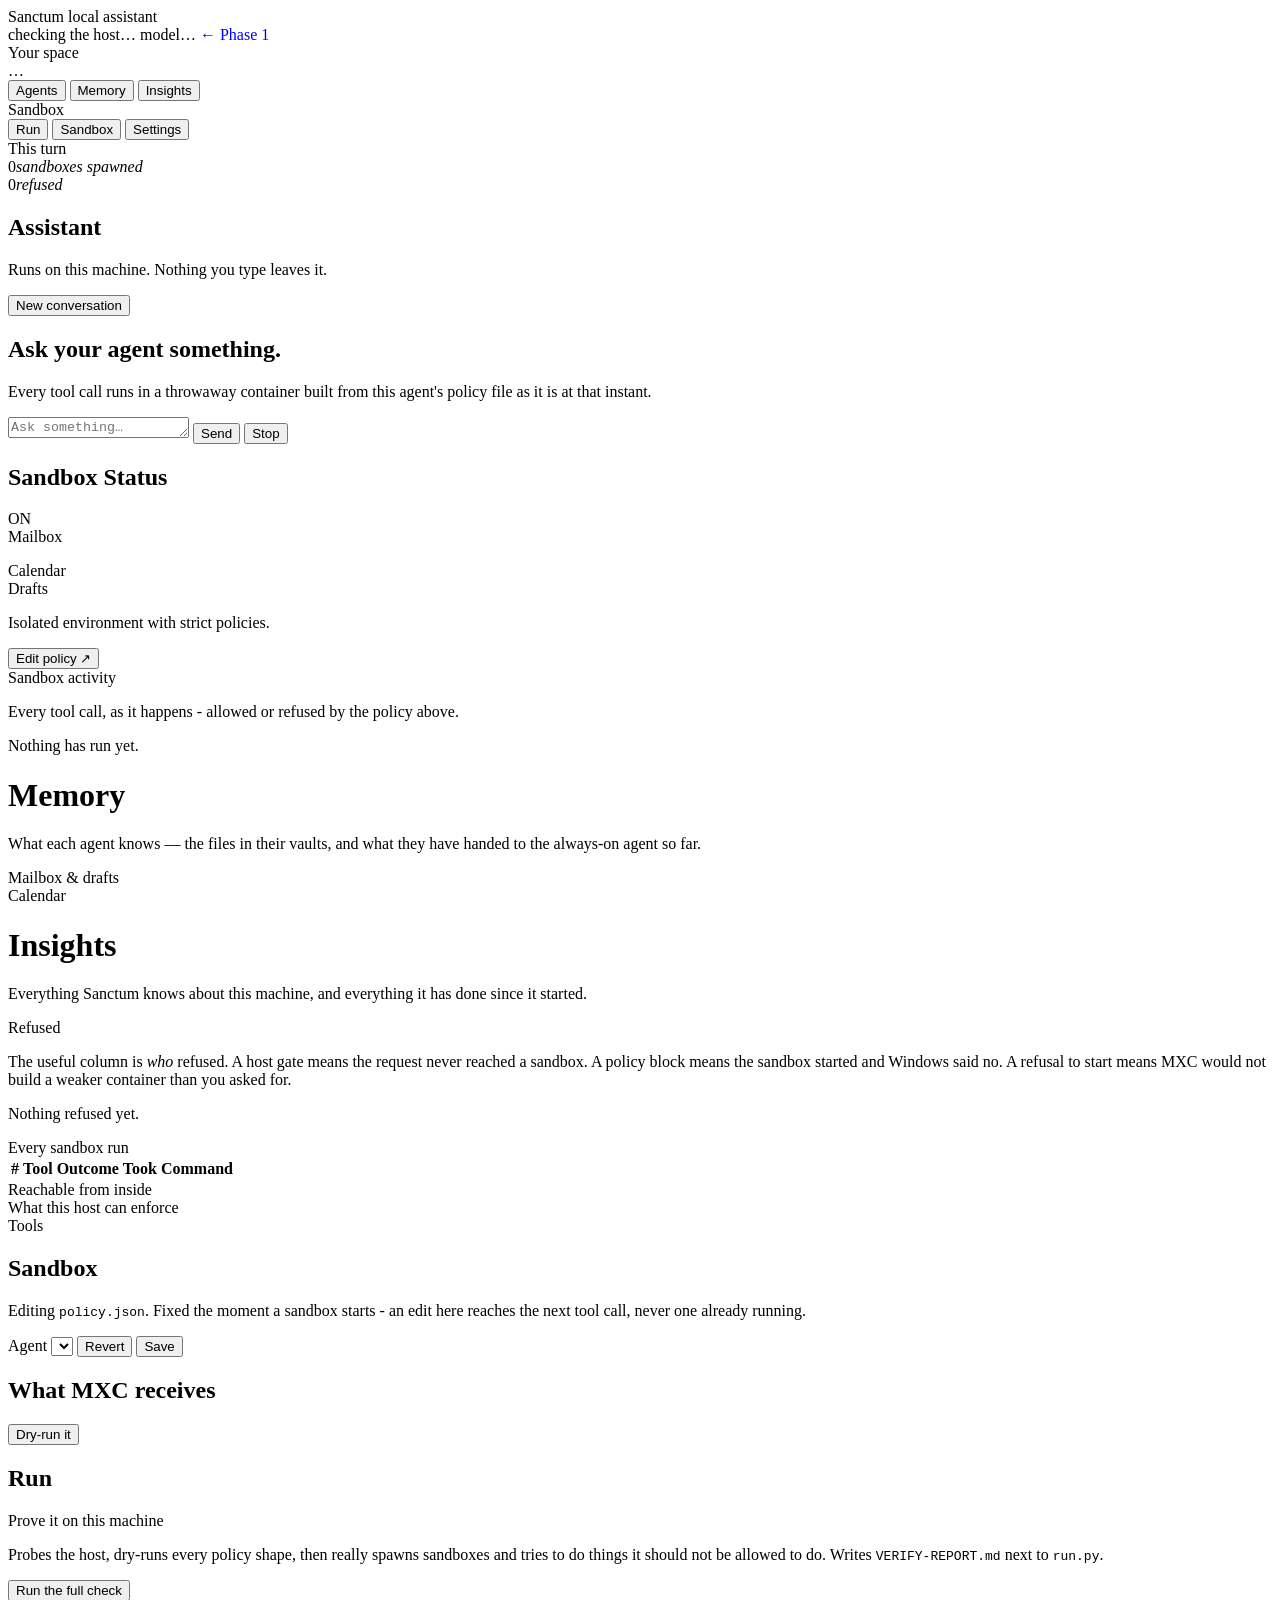
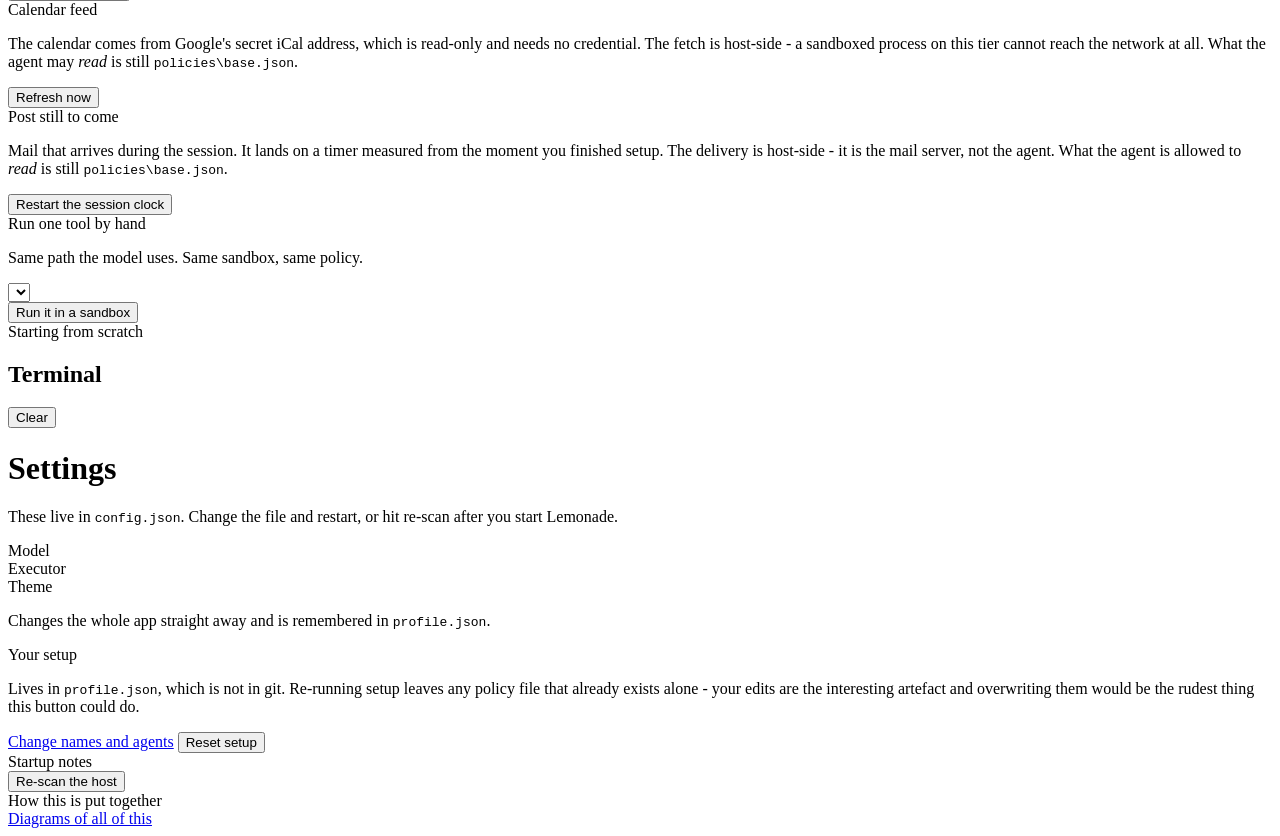
==== commit 8ce775a6: "Rebrand to Sanctum, restructure sidebar, add Sandbox Status + network diagnostics UI: - Rename app t" ====
--- a/ui/index.html
+++ b/ui/index.html
@@ -3,31 +3,26 @@
 <head>
 <meta charset="utf-8">
 <meta name="viewport" content="width=device-width, initial-scale=1">
-<title>Keeper</title>
-<link rel="stylesheet" href="/tokens.css">
+<title>Sanctum</title>
+<!-- Before the stylesheet, deliberately. See the note in onboard.html. -->
+<script>
+  try {
+    var t = localStorage.getItem("castlekeep-theme");
+    if (["parchment", "moonlit", "sakura"].indexOf(t) >= 0)
+      document.documentElement.dataset.theme = t;
+  } catch (e) {}
+</script>
 <link rel="stylesheet" href="/style.css">
-<!-- Favicon: isometric cube mark in brand teal -->
-<link rel="icon" href="data:image/svg+xml,<svg xmlns='http://www.w3.org/2000/svg' viewBox='0 0 32 32'><rect width='32' height='32' rx='7' fill='%234A9D8A'/><polygon points='16,5 27,11 27,21 16,27 5,21 5,11' fill='%233A8070'/><polygon points='16,5 27,11 16,17 5,11' fill='%2363C4AE'/><polygon points='5,11 16,17 16,27 5,21' fill='%234A9D8A'/><polygon points='27,11 16,17 16,27 27,21' fill='%23277A6A'/></svg>">
+<link rel="icon" href="data:image/svg+xml,<svg xmlns='http://www.w3.org/2000/svg' viewBox='0 0 22 22'><circle cx='11' cy='11' r='10' fill='%23F5CE3E'/><circle cx='11' cy='11' r='6' fill='%235C4B00'/><circle cx='11' cy='11' r='4' fill='%23F5CE3E'/><circle cx='11' cy='3' r='1.8' fill='%235C4B00'/><circle cx='18.6' cy='7' r='1.8' fill='%235C4B00'/><circle cx='18.6' cy='15' r='1.8' fill='%235C4B00'/><circle cx='11' cy='19' r='1.8' fill='%235C4B00'/><circle cx='3.4' cy='15' r='1.8' fill='%235C4B00'/><circle cx='3.4' cy='7' r='1.8' fill='%235C4B00'/></svg>">
 </head>
 <body>
 
 <header class="titlebar">
   <a class="brand" href="/" title="Back to the launch screen"
      style="text-decoration:none; color:inherit">
-    <!-- Isometric cube mark -->
-    <svg class="brand-cube" viewBox="0 0 28 28" fill="none" xmlns="http://www.w3.org/2000/svg" aria-hidden="true">
-      <!-- top face -->
-      <polygon points="14,4 25,10 14,16 3,10" fill="#63C4AE"/>
-      <!-- left face -->
-      <polygon points="3,10 14,16 14,24 3,18" fill="#4A9D8A"/>
-      <!-- right face -->
-      <polygon points="25,10 14,16 14,24 25,18" fill="#277A6A"/>
-    </svg>
-    <div class="brand-text">
-      <span class="brand-name">Keeper</span>
-      <span class="brand-sub">four agents, one machine</span>
-    </div>
-    <span id="brandDragon" style="display:none"></span>
+    <span class="sanctum-mark" id="brandDragon"></span>
+    <span class="brand-name">Sanctum</span>
+    <span class="brand-sub">local assistant</span>
   </a>
   <div class="titlebar-right">
     <span class="chip" id="tierChip" title="Reported by wxc-exec --probe on this machine">checking the host&hellip;</span>
@@ -40,33 +35,24 @@
 <div class="shell">
 
   <nav class="rail">
-    <div class="rail-label">Workspace</div>
-    <div class="rail-chip" id="hostChip" title=""><span id="hostPath">&hellip;</span></div>
-
-    <div class="rail-label">Your Work</div>
+    <div class="rail-label">Your space</div>
+    <div class="rail-chip" id="hostChip">&hellip;</div>
     <button class="nav" data-tab="assistant"><i data-ic="chat"></i>Agents</button>
-    <!-- Agent Missions: collapsible disclosure. Collapsed by default; a live
-         dot appears on the toggle itself when any agent's sandbox is running. -->
-    <details class="rail-missions-wrap" id="agentMissionsDetails">
-      <summary class="nav rail-missions-toggle">
-        <i data-ic="tasks"></i><span class="rm-label">Agent Missions</span>
-        <span class="livedot rm-global-dot" id="rmGlobalDot" hidden></span>
-        <span class="rm-chevron">›</span>
-      </summary>
-      <div class="rail-missions-body" id="railMissions"></div>
-    </details>
-    <button class="nav nav-placeholder" disabled title="Coming soon">
-      <i data-ic="calendar"></i>Calendar &amp; Inbox
-    </button>
-
-    <div class="rail-label">This Machine</div>
-    <button class="nav" data-tab="control"><i data-ic="panel"></i>Control Panel</button>
+    <button class="nav" data-tab="memory"><i data-ic="mail"></i>Memory</button>
+    <button class="nav" data-tab="control"><i data-ic="panel"></i>Insights</button>
+
+    <div class="rail-sep"></div>
+
+    <div class="rail-label">Sandbox</div>
+    <button class="nav" data-tab="run"><i data-ic="terminal"></i>Run</button>
     <button class="nav" data-tab="policy"><i data-ic="shield"></i>Sandbox</button>
-    <button class="nav" data-tab="run"><i data-ic="terminal"></i>Run</button>
-    <button class="nav" data-tab="settings"><i data-ic="sliders"></i>Settings</button>
+    <button class="nav" data-tab="settings"><i data-ic="gear"></i>Settings</button>
+
+    <!-- always-on agent bubble rendered here by JS -->
+    <div id="alwaysOnSlot"></div>
 
     <div class="rail-foot">
-      <div class="rail-label" id="footLabel">This conversation</div>
+      <div class="rail-label">This turn</div>
       <div class="rail-stat"><span id="statCalls">0</span><em>sandboxes spawned</em></div>
       <div class="rail-stat"><span id="statRefused" class="deny">0</span><em>refused</em></div>
     </div>
@@ -74,23 +60,32 @@
 
   <!-- ============================ ASSISTANT ============================ -->
   <main class="tab" id="tab-assistant">
-    <!-- Filled from /api/state. The four agents are discovered in profiles\,
-         not listed here, so a fifth profile dropped in that folder shows up
-         without anybody editing HTML. -->
-    <div class="agentbar" id="agents"></div>
-    <div class="agentnotes hidden" id="agentNotes"></div>
     <div class="split">
       <section class="pane chat-pane">
         <div class="pane-head">
-          <span class="sprite" id="chatSprite"></span>
+          <span class="avatar sm" id="chatDragon"></span>
           <div>
-            <h1 id="headName">&hellip;</h1>
-            <p class="sub" id="headSub"></p>
-          </div>
-          <span class="tag right" id="headTag"></span>
-          <button class="btn ghost" id="clearChat">New conversation</button>
-        </div>
-        <div class="transcript" id="transcript"></div>
+            <h1 id="chatTitle">Assistant</h1>
+            <p class="sub" id="chatSub">Runs on this machine. Nothing you type leaves it.</p>
+          </div>
+          <button class="btn ghost right" id="clearChat">New conversation</button>
+        </div>
+        <!-- Switching agent here is not a view change: it swaps the system
+             prompt, the tool set and the policy file all at once. The faces
+             are the ones chosen during setup, so the strip and the rail are
+             recognisably the same agents. -->
+        <div class="personas" id="personaStrip"></div>
+        <!-- The empty state below is a placeholder for the moment before the
+             first hydrate. renderEmptyState() in app.js replaces it wholesale
+             with one built for the selected subagent. -->
+        <div class="transcript" id="transcript">
+          <div class="empty">
+            <span class="avatar lg" id="emptyDragon"></span>
+            <h2>Ask your agent something.</h2>
+            <p>Every tool call runs in a throwaway container built from this
+               agent's policy file as it is at that instant.</p>
+          </div>
+        </div>
         <form class="composer" id="composer">
           <textarea id="input" rows="1" placeholder="Ask something&hellip;"></textarea>
           <button class="btn primary" id="send" type="submit">Send</button>
@@ -98,60 +93,73 @@
         </form>
       </section>
 
-      <!-- ==================== SANDBOX PANEL (right, collapsible) ==================== -->
-      <aside class="pane side" id="sandboxPane">
-        <div class="pane-head">
-          <h1>Sandbox</h1>
-          <button class="paneflip right" data-fold="sandboxPane" aria-expanded="true"
-                  title="Collapse the Sandbox panel">&rsaquo;</button>
-        </div>
-        <!-- Live bar: only visible while a sandbox is running -->
-        <div class="live" id="liveBar" hidden></div>
-        <div class="scroll" id="sandboxScroll">
-          <!-- Status header: badge + label -->
-          <div class="sb-header">
-            <span class="sb-title">Active agent</span>
-            <span class="sandbox-on-badge" id="sandboxOnBadge">
-              <svg width="11" height="11" viewBox="0 0 24 24" fill="none" stroke="currentColor" stroke-width="2.5" stroke-linecap="round" stroke-linejoin="round"><path d="M12 3.4l7.1 2.8v5.4c0 4.3-2.9 7.6-7.1 9.2-4.2-1.6-7.1-4.9-7.1-9.2V6.2z"/><path d="M9.2 12.1l2 2 3.6-3.8"/></svg>
-              ON
-            </span>
-          </div>
-          <!-- Policy rows: clean key · value list, no borders or boxes -->
-          <div class="sb-section">
-            <div class="sb-rows" id="sandboxGrid"></div>
-            <button class="btn ghost full sb-policy-btn" data-goto="policy">Edit policy &rarr;</button>
-          </div>
-          <!-- Activity log -->
-          <div class="sb-section">
-            <div class="card-title">Sandbox activity</div>
-            <div id="missionRuns" class="runlist"><p class="muted">Nothing has run yet.</p></div>
-          </div>
-          <!-- In-force summary + edit button -->
-          <div class="sb-section">
-            <div class="card-title">In force right now</div>
-            <div id="missionPolicy" class="mini"></div>
-            <button class="btn ghost full" id="editThisPolicy">Change this agent&rsquo;s policy</button>
-          </div>
-          <!-- All-four comparison -->
-          <div class="sb-section">
-            <div class="card-title">All four agents</div>
-            <p class="card-sub">Same model, same loop, same tools &mdash; only the sandbox boundary differs.</p>
-            <div class="grid4" id="grid4"></div>
-          </div>
-        </div>
-        <button class="foldtab" data-fold="sandboxPane" title="Show the Sandbox panel">
-          <span class="livedot" id="foldDot" hidden></span>
-          <span class="vtext">Sandbox</span>
-        </button>
+      <aside class="pane side">
+        <div class="pane-head sbx-head">
+          <h1 id="sideTitle">Sandbox Status</h1>
+          <span class="sbx-on" id="sbxOn">ON</span>
+        </div>
+        <div class="scroll" id="missionScroll">
+          <!-- The mailbox, shown only for agents whose side pane is the
+               mailbox. Read on the HOST, not through the sandbox - so if this
+               shows a message the agent was refused, that gap is the policy
+               doing its job, not a bug. -->
+          <div id="mailboxView" class="hidden">
+            <div class="card">
+              <div class="card-title">Mailbox</div>
+              <p class="card-sub" id="mailboxNote"></p>
+              <div class="maillist" id="mailList"></div>
+            </div>
+            <div class="card">
+              <div class="card-title">Calendar</div>
+              <div class="maillist" id="calList"></div>
+            </div>
+            <div class="card">
+              <div class="card-title">Drafts</div>
+              <div class="maillist" id="draftList"></div>
+            </div>
+          </div>
+          <div id="missionView">
+            <p class="sbx-sub" id="sbxSub">Isolated environment with strict policies.</p>
+            <!-- Structured, icon-led status rows with Enforced/Blocked/Allowed
+                 chips. Built from the live policy by renderSandboxStatus(). -->
+            <div class="card sbx-card">
+              <div id="sbxRows" class="sbx-rows"></div>
+            </div>
+            <button class="btn ghost full" data-goto="policy">Edit policy &nearr;</button>
+            <div class="card">
+              <div class="card-title">Sandbox activity</div>
+              <p class="card-sub">Every tool call, as it happens - allowed or
+                 refused by the policy above.</p>
+              <div id="missionRuns" class="runlist"><p class="muted">Nothing has run yet.</p></div>
+            </div>
+          </div>
+        </div>
       </aside>
+    </div>
+  </main>
+
+  <!-- ============================== MEMORY ============================== -->
+  <main class="tab" id="tab-memory">
+    <div class="scroll pad">
+      <h1 class="page">Memory</h1>
+      <p class="page-sub">What each agent knows — the files in their vaults,
+         and what they have handed to the always-on agent so far.</p>
+      <div class="card">
+        <div class="card-title">Mailbox &amp; drafts</div>
+        <div id="memMailbox" class="mini"></div>
+      </div>
+      <div class="card">
+        <div class="card-title">Calendar</div>
+        <div id="memCalendar" class="mini"></div>
+      </div>
     </div>
   </main>
 
   <!-- ========================== CONTROL PANEL ========================== -->
   <main class="tab" id="tab-control">
     <div class="scroll pad">
-      <h1 class="page">Control Panel</h1>
-      <p class="page-sub">Everything Keeper knows about this machine, and
+      <h1 class="page">Insights</h1>
+      <p class="page-sub">Everything Sanctum knows about this machine, and
          everything it has done since it started.</p>
 
       <div class="tiles" id="tiles"></div>
@@ -168,7 +176,7 @@
       <div class="card">
         <div class="card-title">Every sandbox run</div>
         <table class="runs" id="runsTable">
-          <thead><tr><th>#</th><th>Agent</th><th>Tool</th><th>Outcome</th><th>Took</th><th>Command</th></tr></thead>
+          <thead><tr><th>#</th><th>Tool</th><th>Outcome</th><th>Took</th><th>Command</th></tr></thead>
           <tbody></tbody>
         </table>
       </div>
@@ -197,35 +205,31 @@
       <section class="pane">
         <div class="pane-head">
           <div>
-            <h1>Policy</h1>
-            <p class="sub" id="policySub">Fixed the moment a sandbox starts. An
-               edit here reaches the next tool call, never one already running.</p>
+            <h1>Sandbox</h1>
+            <p class="sub">Editing <code id="policyFile">policy.json</code>.
+               Fixed the moment a sandbox starts - an edit here reaches the next
+               tool call, never one already running.</p>
           </div>
           <div class="right">
-            <!-- Whose policy. Each agent brings its own out of profiles\, and
-                 policy.json is the host-wide default that no agent uses. -->
-            <select id="policyWho" title="Which policy you are editing"></select>
+            <label class="agentpick-wrap" title="Which agent's policy you are editing">
+              <span class="agentpick-lbl">Agent</span>
+              <select id="policyAgentPick" class="agentpick"></select>
+            </label>
             <button class="btn ghost" id="revertPolicy">Revert</button>
             <button class="btn primary" id="savePolicy">Save</button>
           </div>
         </div>
         <div class="scroll pad" id="policyForm"></div>
       </section>
-      <aside class="pane side" id="wirePane">
+      <aside class="pane side">
         <div class="pane-head">
           <h1>What MXC receives</h1>
           <button class="btn ghost right" id="dryRun">Dry-run it</button>
-          <button class="paneflip" data-fold="wirePane" aria-expanded="true"
-                  title="Collapse this panel">&rsaquo;</button>
         </div>
         <div class="scroll">
           <div id="lintBox"></div>
           <pre class="json" id="policyJson"></pre>
         </div>
-        <button class="foldtab" data-fold="wirePane"
-                title="Show what MXC receives">
-          <span class="vtext">What MXC receives</span>
-        </button>
       </aside>
     </div>
   </main>
@@ -246,13 +250,41 @@
             <div id="verifySteps" class="steps"></div>
           </div>
 
+          <!-- Presenter material. Mail scheduled to arrive during the
+               session, with what is next and a way to fire it on a cue
+               instead of on a clock. Deliberately NOT in the bubble: a
+               participant who reads tomorrow's subject lines off their own
+               screen has had the surprise spent on them early. -->
+          <div class="card">
+            <div class="card-title">Calendar feed</div>
+            <p class="card-sub">The calendar comes from Google's secret iCal
+               address, which is read-only and needs no credential. The fetch
+               is host-side - a sandboxed process on this tier cannot reach the
+               network at all. What the agent may <em>read</em> is still
+               <code>policies\base.json</code>.</p>
+            <div id="calFeed" class="mini"></div>
+            <div class="row-btns">
+              <button class="btn ghost" id="calRefresh">Refresh now</button>
+            </div>
+          </div>
+
+          <div class="card">
+            <div class="card-title">Post still to come</div>
+            <p class="card-sub">Mail that arrives during the session. It lands
+               on a timer measured from the moment you finished setup. The
+               delivery is host-side - it is the mail server, not the agent.
+               What the agent is allowed to <em>read</em> is still
+               <code>policies\base.json</code>.</p>
+            <div id="postList" class="feed"></div>
+            <div class="row-btns">
+              <button class="btn ghost" id="postReset">Restart the session clock</button>
+            </div>
+          </div>
+
           <div class="card">
             <div class="card-title">Run one tool by hand</div>
-            <p class="card-sub">Same path the model uses. Pick an agent and the
-               tool runs under that agent's policy, in the same one-shot sandbox
-               its own tool calls get.</p>
+            <p class="card-sub">Same path the model uses. Same sandbox, same policy.</p>
             <div class="toolrunner">
-              <select id="toolWho" title="Whose sandbox to run it in"></select>
               <select id="toolPick"></select>
               <div id="toolArgs" class="toolargs"></div>
               <button class="btn coral" id="toolGo">Run it in a sandbox</button>
@@ -265,17 +297,12 @@
           </div>
         </div>
       </section>
-      <aside class="pane side term-pane" id="termPane">
+      <aside class="pane side term-pane">
         <div class="pane-head">
           <h1>Terminal</h1>
           <button class="btn ghost right" id="clearTerm">Clear</button>
-          <button class="paneflip" data-fold="termPane" aria-expanded="true"
-                  title="Collapse the terminal">&rsaquo;</button>
         </div>
         <pre class="term" id="term"></pre>
-        <button class="foldtab" data-fold="termPane" title="Show the terminal">
-          <span class="vtext">Terminal</span>
-        </button>
       </aside>
     </div>
   </main>
@@ -296,6 +323,26 @@
           <div id="exeCard" class="mini"></div>
         </div>
       </div>
+
+      <div class="card">
+        <div class="card-title">Theme</div>
+        <p class="card-sub">Changes the whole app straight away and is
+           remembered in <code>profile.json</code>.</p>
+        <div class="themerow" id="themeRow"></div>
+      </div>
+
+      <div class="card">
+        <div class="card-title">Your setup</div>
+        <p class="card-sub">Lives in <code>profile.json</code>, which is not in
+           git. Re-running setup leaves any policy file that already exists
+           alone - your edits are the interesting artefact and overwriting them
+           would be the rudest thing this button could do.</p>
+        <div id="profileCard" class="mini"></div>
+        <div class="row-btns">
+          <a class="btn ghost" href="/onboard">Change names and agents</a>
+          <button class="btn ghost" id="resetProfile">Reset setup</button>
+        </div>
+      </div>
       <div class="card">
         <div class="card-title">Startup notes</div>
         <div id="notesCard" class="feed"></div>
@@ -304,10 +351,46 @@
       <div class="card">
         <div class="card-title">How this is put together</div>
         <div class="prose" id="aboutCard"></div>
-      </div>
-    </div>
-  </main>
-
+        <div class="row-btns">
+          <a class="btn ghost" href="/architecture" target="_blank"
+             rel="noopener">Diagrams of all of this</a>
+        </div>
+      </div>
+    </div>
+  </main>
+
+</div>
+
+<!-- The always-on base agent. It is not in the tab strip because it is not a
+     view: it is running in the background whether or not this panel is open,
+     merging what the four personas produce. The counter only moves when a
+     real sandboxed sync under policies\base.json was allowed to move it. -->
+<div class="keeper" id="keeper" hidden>
+  <div class="keeper-panel" id="keeperPanel" hidden>
+    <div class="keeper-head">
+      <span class="face" id="keeperFace"></span>
+      <div>
+        <h3 id="keeperName">Base agent</h3>
+        <p id="keeperSub">always on</p>
+      </div>
+      <button class="x" id="keeperClose" title="Close">&times;</button>
+    </div>
+    <div class="keeper-note" id="keeperNote"></div>
+    <div class="keeper-tabs">
+      <button data-ktab="calendar" class="on">Calendar</button>
+      <button data-ktab="drafts">Drafts</button>
+      <button data-ktab="inbox">Mail</button>
+    </div>
+    <div class="keeper-body" id="keeperBody"></div>
+    <div class="keeper-foot">
+      <button class="btn ghost" id="keeperSync">Check now</button>
+      <button class="btn ghost" id="keeperPolicy">Its policy</button>
+      <span class="when" id="keeperWhen"></span>
+    </div>
+  </div>
+  <button class="keeper-btn" id="keeperBtn" title="Your always-on agent">
+    <span class="keeper-badge" id="keeperBadge" hidden>0</span>
+  </button>
 </div>
 
 <div class="toast" id="toast"></div>
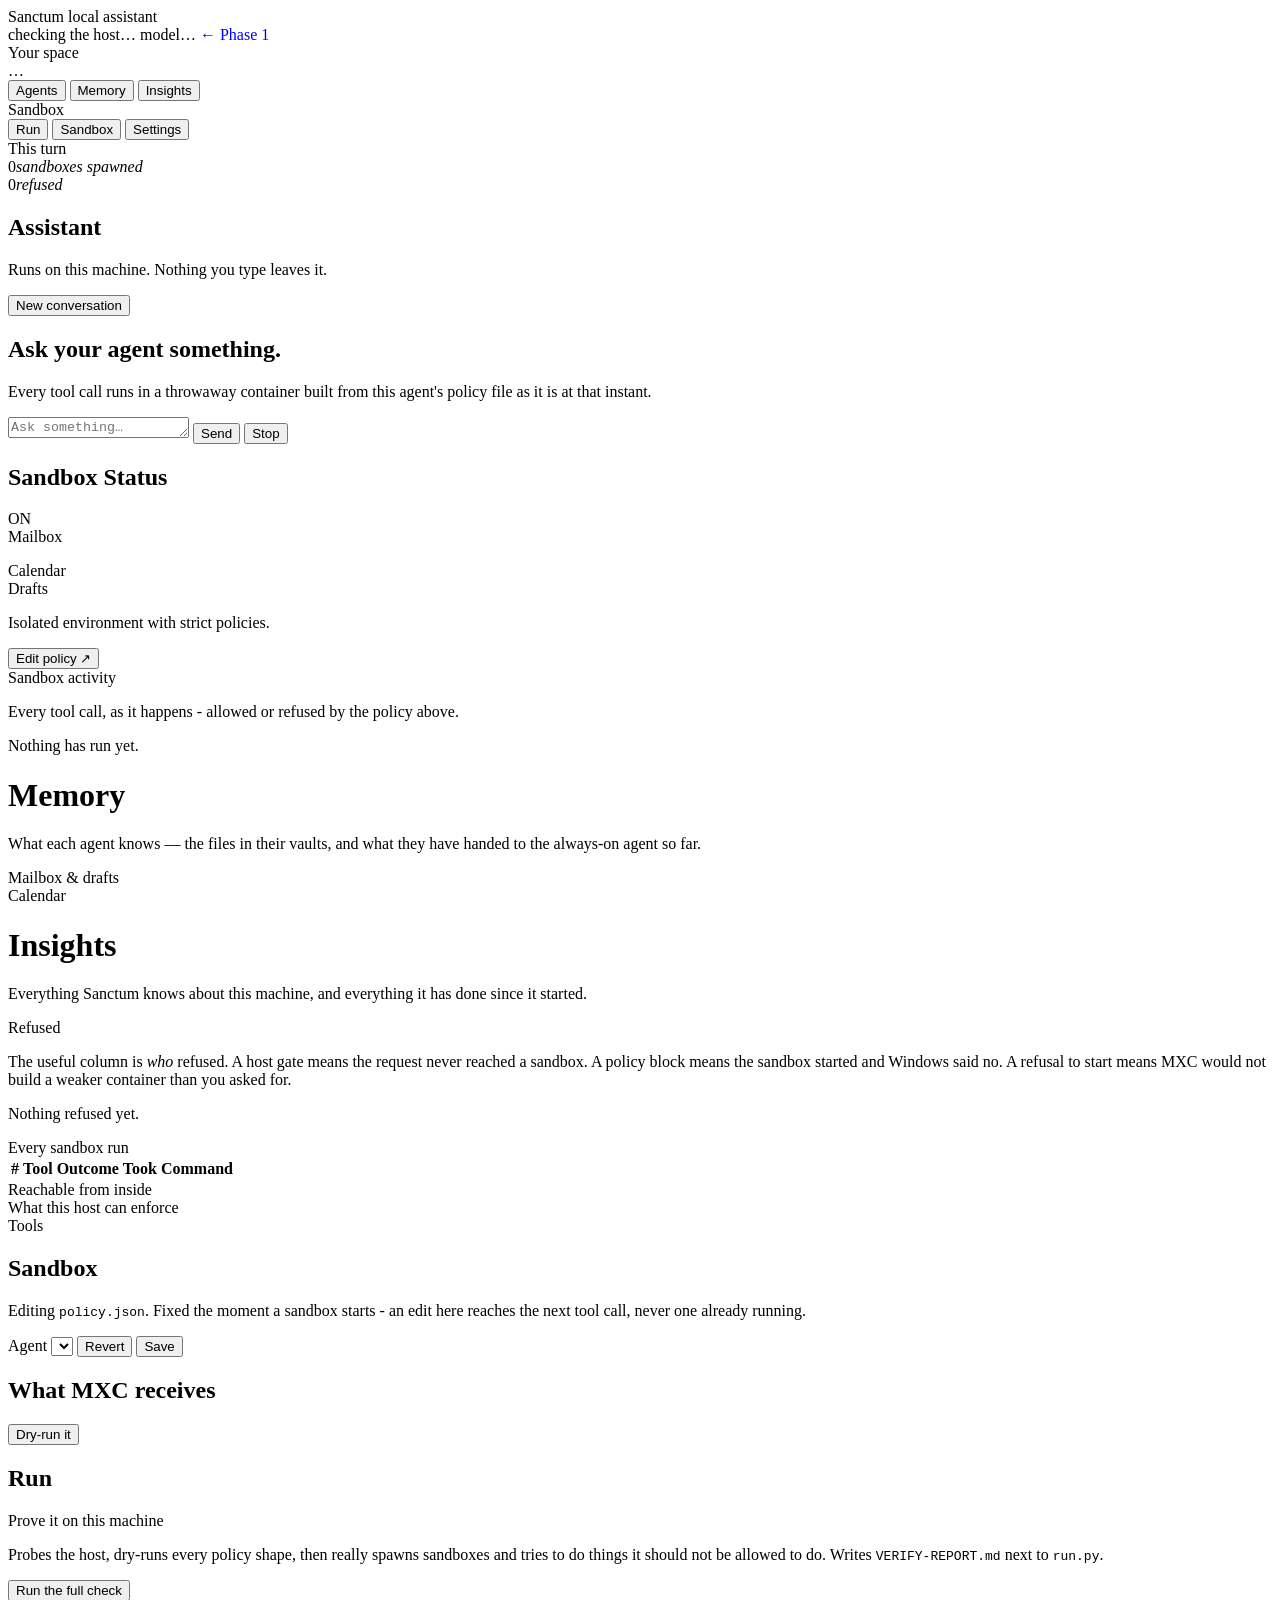
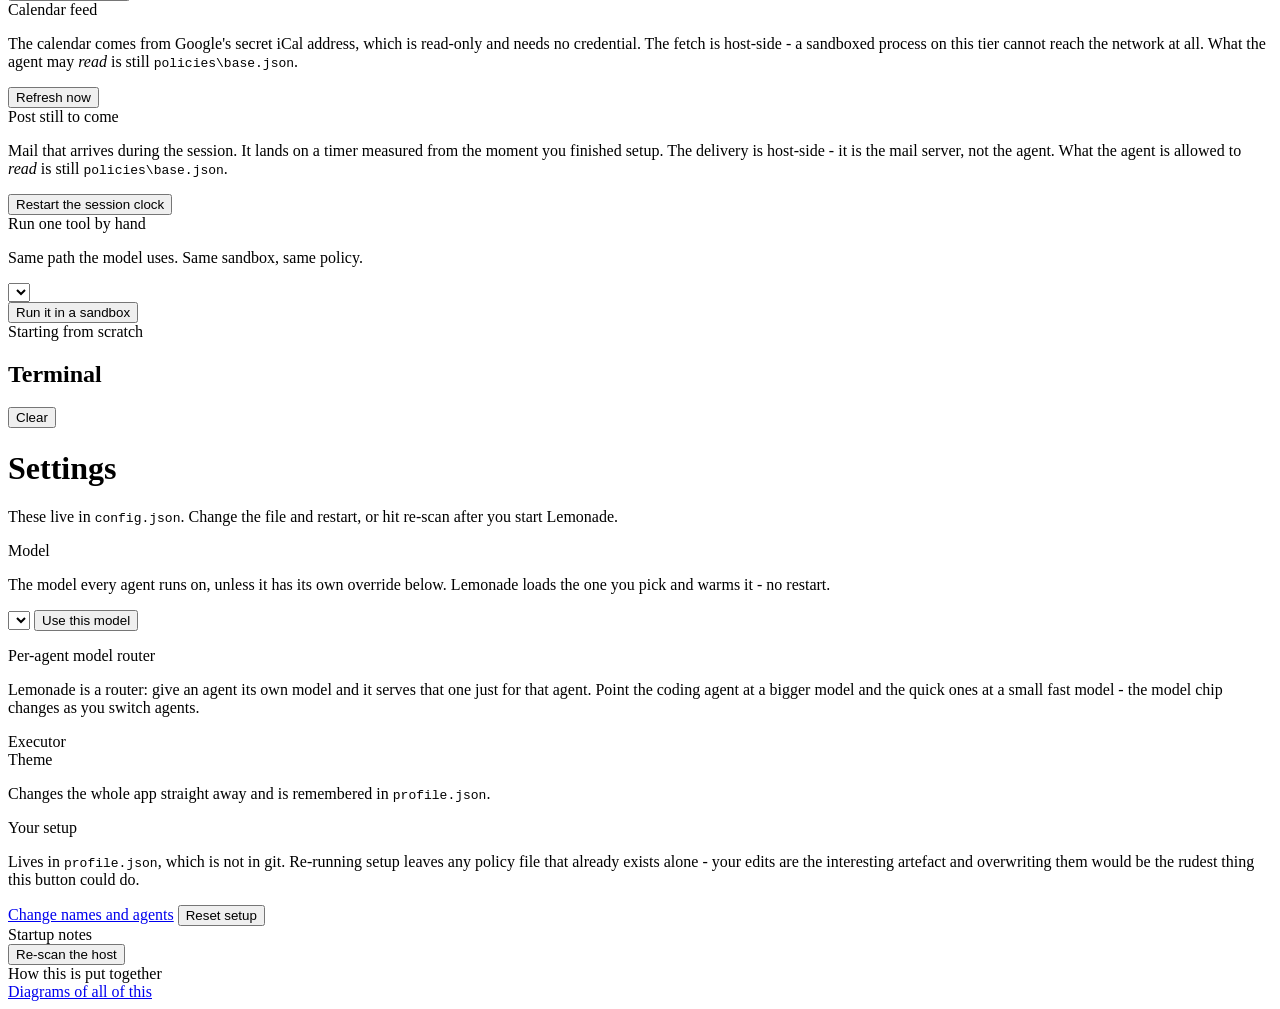
==== commit 9525400e: "Add UI model selection and per-agent model routing Model selection: - Settings tab gets a global mod" ====
--- a/ui/index.html
+++ b/ui/index.html
@@ -316,12 +316,29 @@
       <div class="two">
         <div class="card">
           <div class="card-title">Model</div>
+          <p class="card-sub">The model every agent runs on, unless it has its
+             own override below. Lemonade loads the one you pick and warms it -
+             no restart.</p>
+          <div class="modelpick">
+            <select id="modelSelect" class="agentpick"></select>
+            <button class="btn primary" id="modelApply">Use this model</button>
+          </div>
+          <p class="hint" id="modelApplyHint"></p>
           <div id="modelCard" class="mini"></div>
         </div>
         <div class="card">
-          <div class="card-title">Executor</div>
-          <div id="exeCard" class="mini"></div>
-        </div>
+          <div class="card-title">Per-agent model <span class="chip info">router</span></div>
+          <p class="card-sub">Lemonade is a router: give an agent its own model
+             and it serves that one just for that agent. Point the coding agent
+             at a bigger model and the quick ones at a small fast model - the
+             model chip changes as you switch agents.</p>
+          <div id="agentModels" class="agentmodels"></div>
+        </div>
+      </div>
+
+      <div class="card">
+        <div class="card-title">Executor</div>
+        <div id="exeCard" class="mini"></div>
       </div>
 
       <div class="card">
